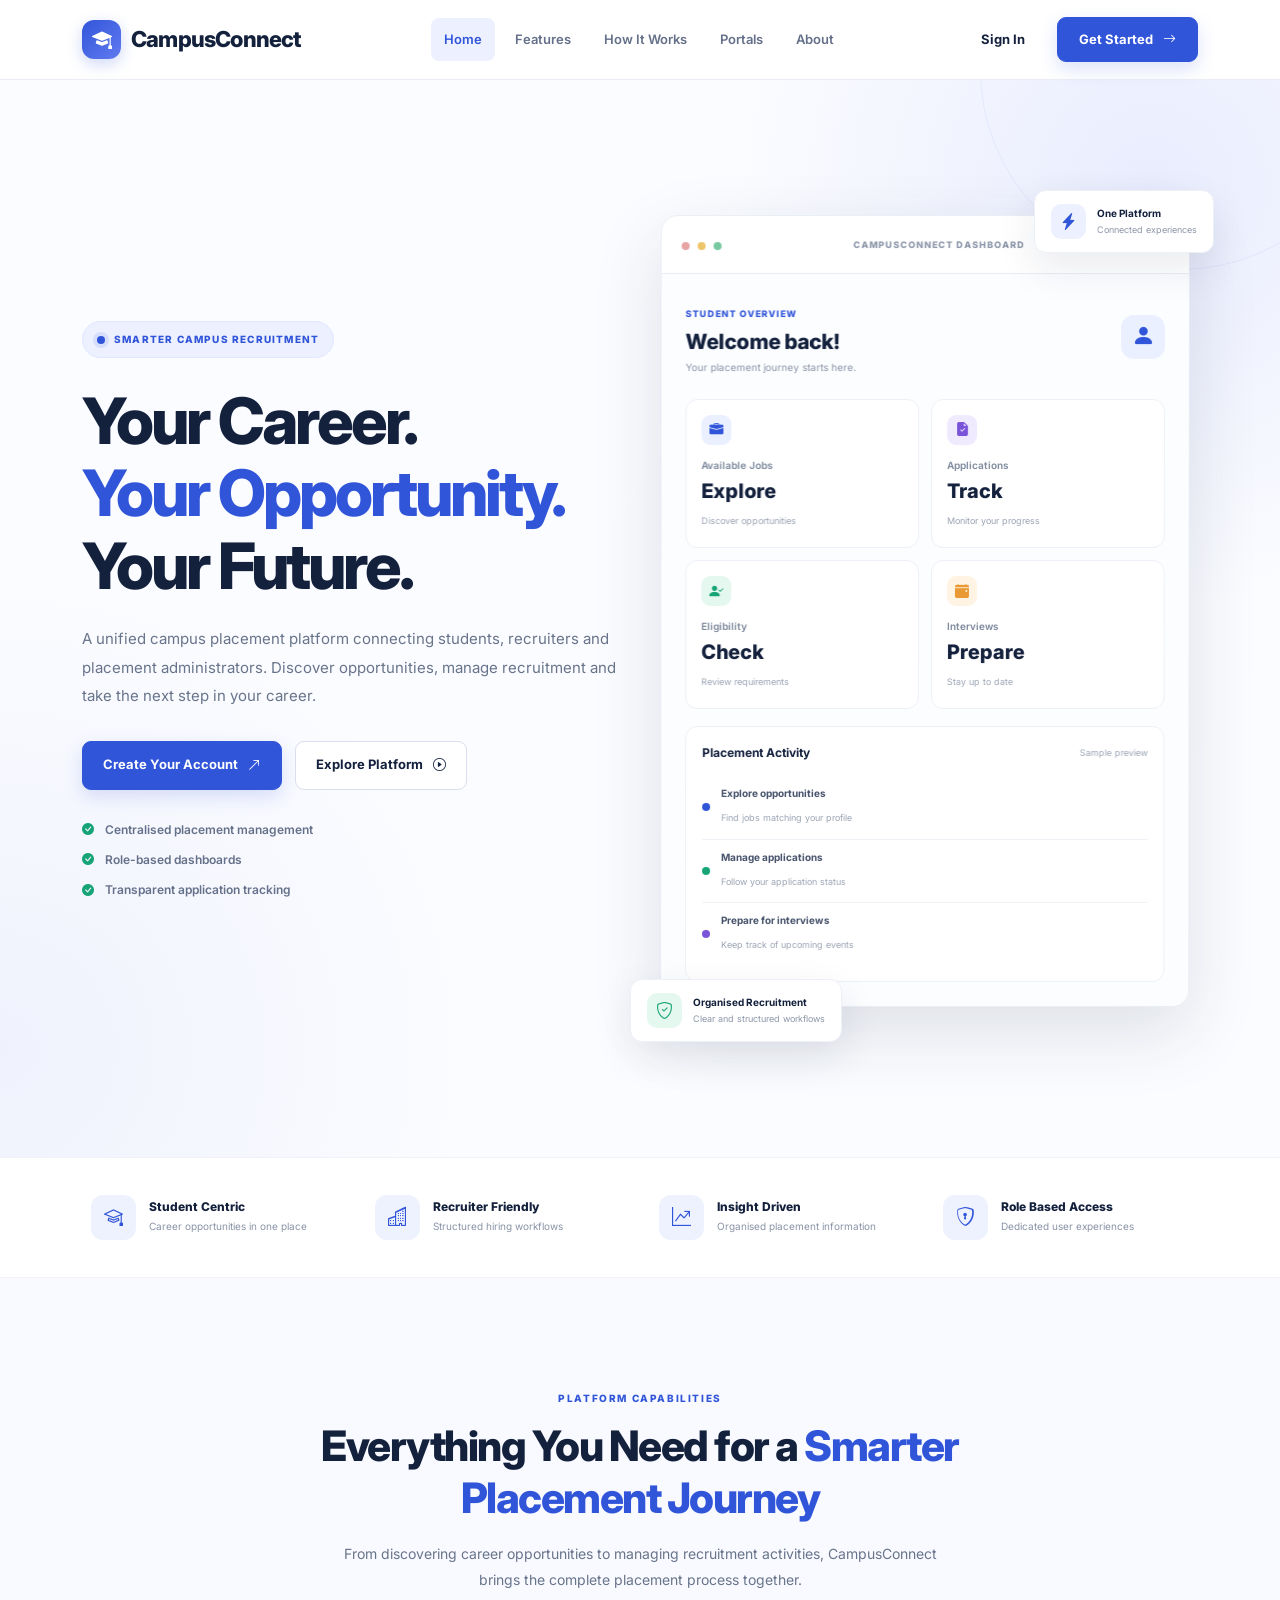
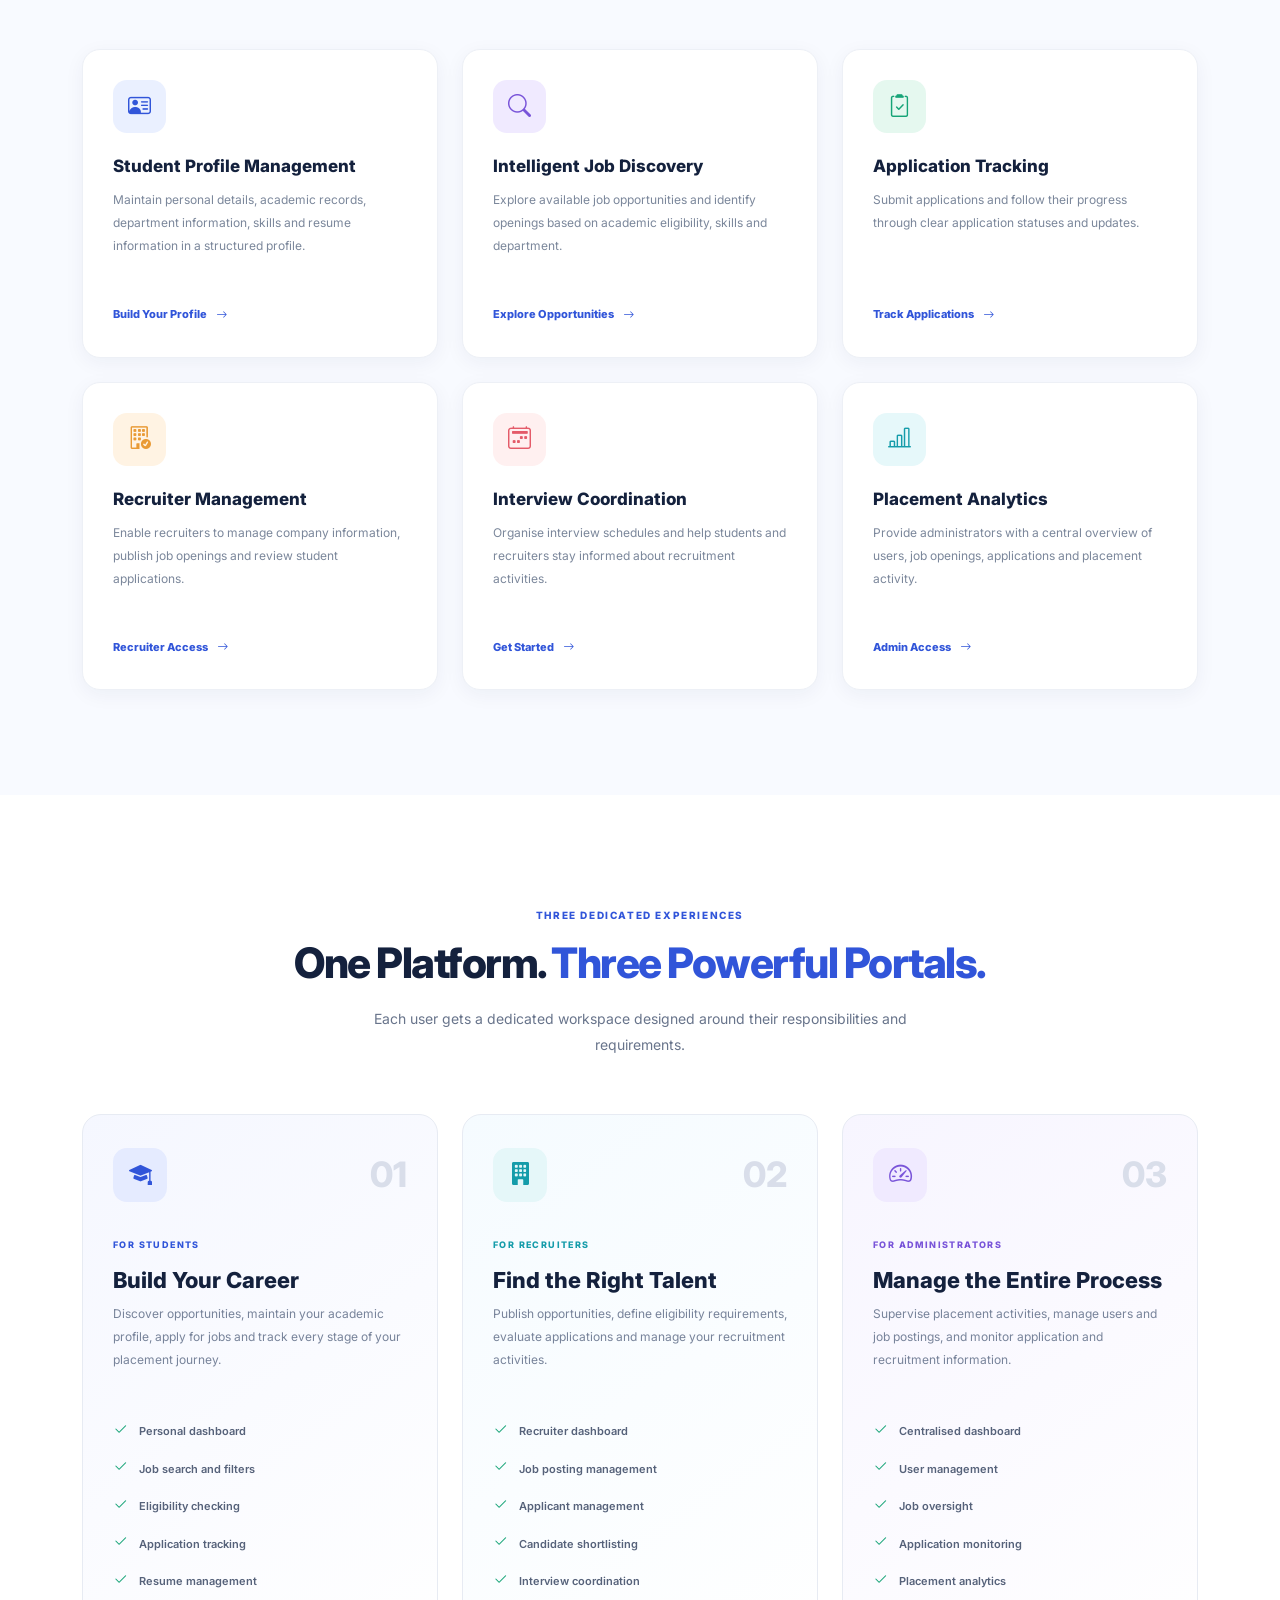
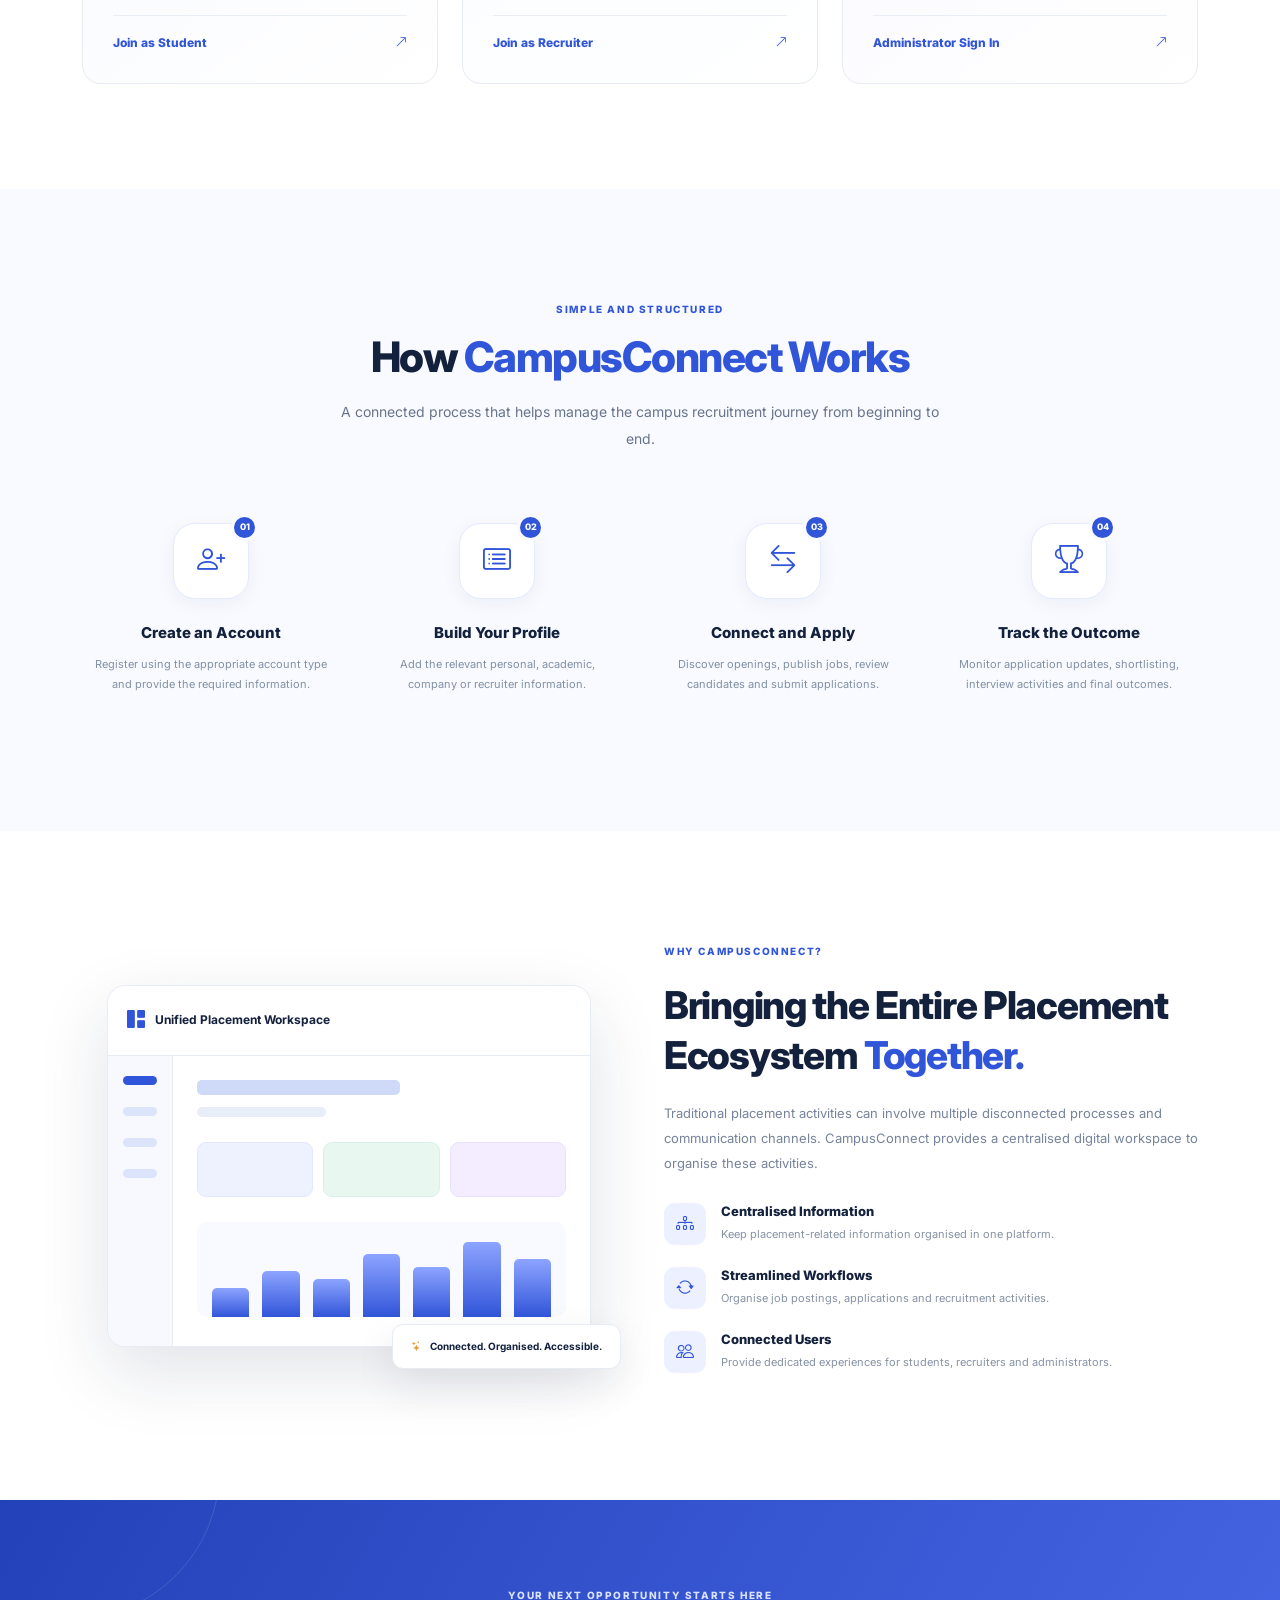
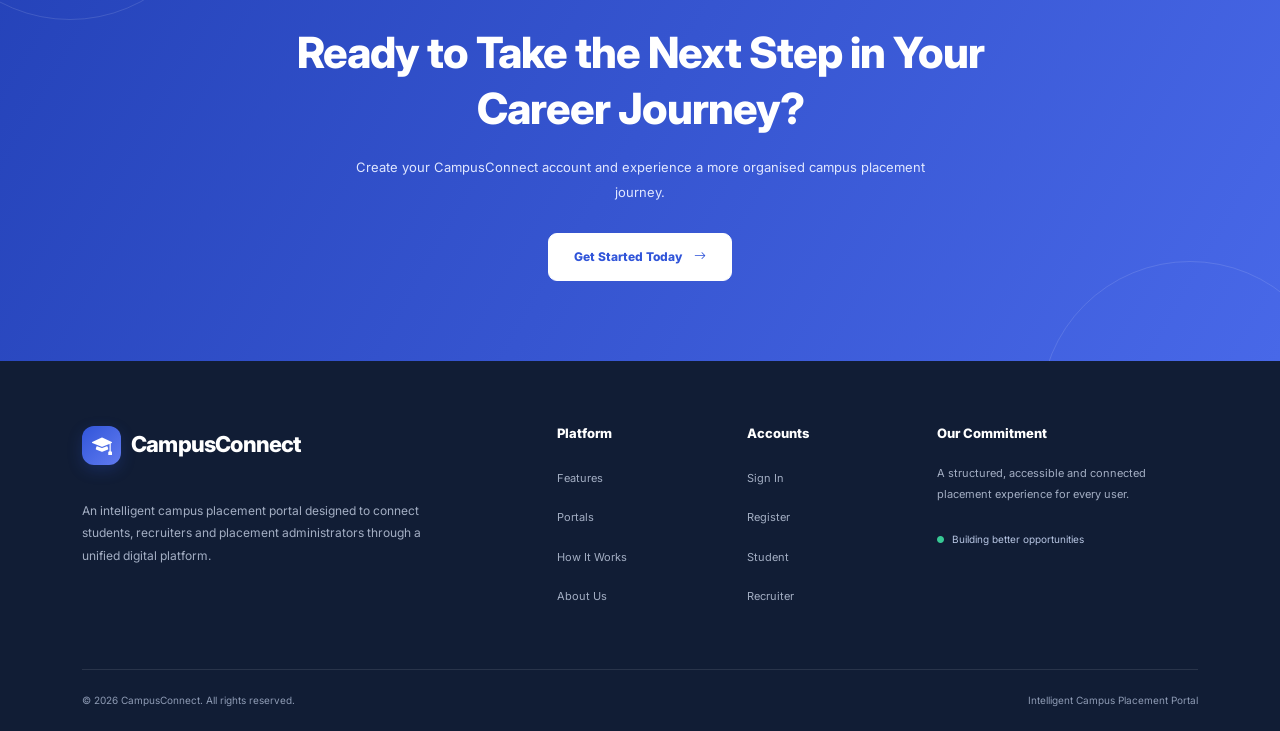
==== frontend/index.html @ f543e976 "Develop CampusConnect placement portal modules" ====
<!DOCTYPE html>
<html lang="en">
<head>
    <meta charset="UTF-8">
    <meta name="viewport" content="width=device-width, initial-scale=1.0">

    <title>CampusConnect | Intelligent Campus Placement Portal</title>

    <meta name="description"
          content="CampusConnect brings students, recruiters and placement administrators together through one intelligent campus placement platform.">

    <link rel="preconnect" href="https://fonts.googleapis.com">
    <link rel="preconnect" href="https://fonts.gstatic.com" crossorigin>

    <link href="https://fonts.googleapis.com/css2?family=Inter:wght@400;500;600;700;800&display=swap"
          rel="stylesheet">

    <link href="https://cdn.jsdelivr.net/npm/bootstrap@5.3.3/dist/css/bootstrap.min.css"
          rel="stylesheet">

    <link href="https://cdn.jsdelivr.net/npm/bootstrap-icons@1.11.3/font/bootstrap-icons.min.css"
          rel="stylesheet">

    <link rel="stylesheet" href="style.css">
</head>

<body>

<!-- ================= NAVIGATION ================= -->

<nav class="navbar navbar-expand-lg main-navbar sticky-top">
    <div class="container">

        <a class="navbar-brand brand-logo" href="index.html">
            <span class="brand-icon">
                <i class="bi bi-mortarboard-fill"></i>
            </span>
            CampusConnect
        </a>

        <button class="navbar-toggler" type="button"
                data-bs-toggle="collapse"
                data-bs-target="#mainNavigation"
                aria-controls="mainNavigation"
                aria-expanded="false"
                aria-label="Toggle navigation">
            <span class="navbar-toggler-icon"></span>
        </button>

        <div class="collapse navbar-collapse" id="mainNavigation">

            <ul class="navbar-nav mx-auto">

                <li class="nav-item">
                    <a class="nav-link active" href="#home">Home</a>
                </li>

                <li class="nav-item">
                    <a class="nav-link" href="#features">Features</a>
                </li>

                <li class="nav-item">
                    <a class="nav-link" href="#how-it-works">How It Works</a>
                </li>

                <li class="nav-item">
                    <a class="nav-link" href="#portals">Portals</a>
                </li>

                <li class="nav-item">
                    <a class="nav-link" href="#about">About</a>
                </li>

            </ul>

            <div class="navbar-actions">
                <a href="login.html" class="btn btn-login">
                    Sign In
                </a>

                <a href="register.html" class="btn btn-primary-custom">
                    Get Started
                    <i class="bi bi-arrow-right"></i>
                </a>
            </div>

        </div>
    </div>
</nav>


<!-- ================= HERO SECTION ================= -->

<section class="hero-section" id="home">

    <div class="container">

        <div class="row align-items-center">

            <div class="col-lg-6 hero-content">

                <div class="hero-label">
                    <span class="hero-label-dot"></span>
                    SMARTER CAMPUS RECRUITMENT
                </div>

                <h1>
                    Your Career.
                    <span>Your Opportunity.</span>
                    Your Future.
                </h1>

                <p class="hero-description">
                    A unified campus placement platform connecting
                    students, recruiters and placement administrators.
                    Discover opportunities, manage recruitment and
                    take the next step in your career.
                </p>

                <div class="hero-buttons">

                    <a href="register.html" class="btn btn-primary-custom hero-button">
                        Create Your Account
                        <i class="bi bi-arrow-up-right"></i>
                    </a>

                    <a href="#how-it-works" class="btn btn-outline-custom hero-button">
                        Explore Platform
                        <i class="bi bi-play-circle"></i>
                    </a>

                </div>

                <div class="hero-benefits">

                    <div>
                        <i class="bi bi-check-circle-fill"></i>
                        Centralised placement management
                    </div>

                    <div>
                        <i class="bi bi-check-circle-fill"></i>
                        Role-based dashboards
                    </div>

                    <div>
                        <i class="bi bi-check-circle-fill"></i>
                        Transparent application tracking
                    </div>

                </div>

            </div>


            <!-- Dashboard Preview -->

            <div class="col-lg-6 hero-visual">

                <div class="dashboard-preview">

                    <div class="preview-header">

                        <div>
                            <span class="preview-window-dot"></span>
                            <span class="preview-window-dot"></span>
                            <span class="preview-window-dot"></span>
                        </div>

                        <span class="preview-title">
                            CAMPUSCONNECT DASHBOARD
                        </span>

                        <i class="bi bi-three-dots"></i>

                    </div>

                    <div class="preview-body">

                        <div class="preview-welcome">
                            <div>
                                <small>STUDENT OVERVIEW</small>
                                <h4>Welcome back!</h4>
                                <p>Your placement journey starts here.</p>
                            </div>

                            <div class="preview-avatar">
                                <i class="bi bi-person-fill"></i>
                            </div>
                        </div>


                        <div class="preview-stat-grid">

                            <div class="preview-stat-card">
                                <span class="stat-icon blue">
                                    <i class="bi bi-briefcase-fill"></i>
                                </span>
                                <small>Available Jobs</small>
                                <h3>Explore</h3>
                                <span class="stat-note">Discover opportunities</span>
                            </div>

                            <div class="preview-stat-card">
                                <span class="stat-icon purple">
                                    <i class="bi bi-file-earmark-check-fill"></i>
                                </span>
                                <small>Applications</small>
                                <h3>Track</h3>
                                <span class="stat-note">Monitor your progress</span>
                            </div>

                            <div class="preview-stat-card">
                                <span class="stat-icon green">
                                    <i class="bi bi-person-check-fill"></i>
                                </span>
                                <small>Eligibility</small>
                                <h3>Check</h3>
                                <span class="stat-note">Review requirements</span>
                            </div>

                            <div class="preview-stat-card">
                                <span class="stat-icon orange">
                                    <i class="bi bi-calendar-event-fill"></i>
                                </span>
                                <small>Interviews</small>
                                <h3>Prepare</h3>
                                <span class="stat-note">Stay up to date</span>
                            </div>

                        </div>


                        <div class="preview-bottom">

                            <div class="preview-activity">
                                <div class="preview-section-heading">
                                    <strong>Placement Activity</strong>
                                    <span>Sample preview</span>
                                </div>

                                <div class="activity-row">
                                    <span class="activity-indicator blue-bg"></span>
                                    <div>
                                        <strong>Explore opportunities</strong>
                                        <small>Find jobs matching your profile</small>
                                    </div>
                                </div>

                                <div class="activity-row">
                                    <span class="activity-indicator green-bg"></span>
                                    <div>
                                        <strong>Manage applications</strong>
                                        <small>Follow your application status</small>
                                    </div>
                                </div>

                                <div class="activity-row">
                                    <span class="activity-indicator purple-bg"></span>
                                    <div>
                                        <strong>Prepare for interviews</strong>
                                        <small>Keep track of upcoming events</small>
                                    </div>
                                </div>

                            </div>

                        </div>

                    </div>
                </div>

                <div class="floating-card floating-card-top">
                    <i class="bi bi-lightning-charge-fill"></i>
                    <div>
                        <strong>One Platform</strong>
                        <small>Connected experiences</small>
                    </div>
                </div>

                <div class="floating-card floating-card-bottom">
                    <i class="bi bi-shield-check"></i>
                    <div>
                        <strong>Organised Recruitment</strong>
                        <small>Clear and structured workflows</small>
                    </div>
                </div>

            </div>

        </div>
    </div>
</section>


<!-- ================= PLATFORM HIGHLIGHTS ================= -->

<section class="highlights-section">

    <div class="container">

        <div class="highlights-grid">

            <div class="highlight-item">
                <div class="highlight-icon">
                    <i class="bi bi-mortarboard"></i>
                </div>
                <div>
                    <h5>Student Centric</h5>
                    <p>Career opportunities in one place</p>
                </div>
            </div>

            <div class="highlight-item">
                <div class="highlight-icon">
                    <i class="bi bi-buildings"></i>
                </div>
                <div>
                    <h5>Recruiter Friendly</h5>
                    <p>Structured hiring workflows</p>
                </div>
            </div>

            <div class="highlight-item">
                <div class="highlight-icon">
                    <i class="bi bi-graph-up-arrow"></i>
                </div>
                <div>
                    <h5>Insight Driven</h5>
                    <p>Organised placement information</p>
                </div>
            </div>

            <div class="highlight-item">
                <div class="highlight-icon">
                    <i class="bi bi-shield-lock"></i>
                </div>
                <div>
                    <h5>Role Based Access</h5>
                    <p>Dedicated user experiences</p>
                </div>
            </div>

        </div>

    </div>

</section>


<!-- ================= FEATURES ================= -->

<section class="features-section section-padding" id="features">

    <div class="container">

        <div class="section-heading text-center">

            <span class="section-eyebrow">PLATFORM CAPABILITIES</span>

            <h2>
                Everything You Need for a
                <span>Smarter Placement Journey</span>
            </h2>

            <p>
                From discovering career opportunities to managing
                recruitment activities, CampusConnect brings the
                complete placement process together.
            </p>

        </div>


        <div class="row g-4">

            <div class="col-md-6 col-lg-4">
                <div class="feature-card">

                    <div class="feature-icon blue">
                        <i class="bi bi-person-vcard"></i>
                    </div>

                    <h4>Student Profile Management</h4>

                    <p>
                        Maintain personal details, academic records,
                        department information, skills and resume
                        information in a structured profile.
                    </p>

                    <a href="register.html">
                        Build Your Profile
                        <i class="bi bi-arrow-right"></i>
                    </a>

                </div>
            </div>


            <div class="col-md-6 col-lg-4">
                <div class="feature-card">

                    <div class="feature-icon purple">
                        <i class="bi bi-search"></i>
                    </div>

                    <h4>Intelligent Job Discovery</h4>

                    <p>
                        Explore available job opportunities and
                        identify openings based on academic
                        eligibility, skills and department.
                    </p>

                    <a href="register.html">
                        Explore Opportunities
                        <i class="bi bi-arrow-right"></i>
                    </a>

                </div>
            </div>


            <div class="col-md-6 col-lg-4">
                <div class="feature-card">

                    <div class="feature-icon green">
                        <i class="bi bi-clipboard2-check"></i>
                    </div>

                    <h4>Application Tracking</h4>

                    <p>
                        Submit applications and follow their
                        progress through clear application
                        statuses and updates.
                    </p>

                    <a href="register.html">
                        Track Applications
                        <i class="bi bi-arrow-right"></i>
                    </a>

                </div>
            </div>


            <div class="col-md-6 col-lg-4">
                <div class="feature-card">

                    <div class="feature-icon orange">
                        <i class="bi bi-building-check"></i>
                    </div>

                    <h4>Recruiter Management</h4>

                    <p>
                        Enable recruiters to manage company
                        information, publish job openings and
                        review student applications.
                    </p>

                    <a href="register.html">
                        Recruiter Access
                        <i class="bi bi-arrow-right"></i>
                    </a>

                </div>
            </div>


            <div class="col-md-6 col-lg-4">
                <div class="feature-card">

                    <div class="feature-icon red">
                        <i class="bi bi-calendar2-week"></i>
                    </div>

                    <h4>Interview Coordination</h4>

                    <p>
                        Organise interview schedules and help
                        students and recruiters stay informed
                        about recruitment activities.
                    </p>

                    <a href="register.html">
                        Get Started
                        <i class="bi bi-arrow-right"></i>
                    </a>

                </div>
            </div>


            <div class="col-md-6 col-lg-4">
                <div class="feature-card">

                    <div class="feature-icon teal">
                        <i class="bi bi-bar-chart-line"></i>
                    </div>

                    <h4>Placement Analytics</h4>

                    <p>
                        Provide administrators with a central
                        overview of users, job openings,
                        applications and placement activity.
                    </p>

                    <a href="login.html">
                        Admin Access
                        <i class="bi bi-arrow-right"></i>
                    </a>

                </div>
            </div>

        </div>

    </div>

</section>


<!-- ================= ROLE BASED PORTALS ================= -->

<section class="portals-section section-padding" id="portals">

    <div class="container">

        <div class="section-heading text-center">

            <span class="section-eyebrow">THREE DEDICATED EXPERIENCES</span>

            <h2>
                One Platform.
                <span>Three Powerful Portals.</span>
            </h2>

            <p>
                Each user gets a dedicated workspace designed
                around their responsibilities and requirements.
            </p>

        </div>


        <div class="row g-4">

            <div class="col-lg-4">
                <div class="portal-card student-portal">

                    <div class="portal-card-top">
                        <div class="portal-icon">
                            <i class="bi bi-mortarboard-fill"></i>
                        </div>
                        <span class="portal-number">01</span>
                    </div>

                    <span class="portal-label">FOR STUDENTS</span>

                    <h3>Build Your Career</h3>

                    <p>
                        Discover opportunities, maintain your
                        academic profile, apply for jobs and
                        track every stage of your placement journey.
                    </p>

                    <ul>
                        <li><i class="bi bi-check2"></i> Personal dashboard</li>
                        <li><i class="bi bi-check2"></i> Job search and filters</li>
                        <li><i class="bi bi-check2"></i> Eligibility checking</li>
                        <li><i class="bi bi-check2"></i> Application tracking</li>
                        <li><i class="bi bi-check2"></i> Resume management</li>
                    </ul>

                    <a href="register.html" class="portal-link">
                        Join as Student
                        <i class="bi bi-arrow-up-right"></i>
                    </a>

                </div>
            </div>


            <div class="col-lg-4">
                <div class="portal-card recruiter-portal">

                    <div class="portal-card-top">
                        <div class="portal-icon">
                            <i class="bi bi-building-fill"></i>
                        </div>
                        <span class="portal-number">02</span>
                    </div>

                    <span class="portal-label">FOR RECRUITERS</span>

                    <h3>Find the Right Talent</h3>

                    <p>
                        Publish opportunities, define eligibility
                        requirements, evaluate applications and
                        manage your recruitment activities.
                    </p>

                    <ul>
                        <li><i class="bi bi-check2"></i> Recruiter dashboard</li>
                        <li><i class="bi bi-check2"></i> Job posting management</li>
                        <li><i class="bi bi-check2"></i> Applicant management</li>
                        <li><i class="bi bi-check2"></i> Candidate shortlisting</li>
                        <li><i class="bi bi-check2"></i> Interview coordination</li>
                    </ul>

                    <a href="register.html" class="portal-link">
                        Join as Recruiter
                        <i class="bi bi-arrow-up-right"></i>
                    </a>

                </div>
            </div>


            <div class="col-lg-4">
                <div class="portal-card admin-portal">

                    <div class="portal-card-top">
                        <div class="portal-icon">
                            <i class="bi bi-speedometer2"></i>
                        </div>
                        <span class="portal-number">03</span>
                    </div>

                    <span class="portal-label">FOR ADMINISTRATORS</span>

                    <h3>Manage the Entire Process</h3>

                    <p>
                        Supervise placement activities, manage
                        users and job postings, and monitor
                        application and recruitment information.
                    </p>

                    <ul>
                        <li><i class="bi bi-check2"></i> Centralised dashboard</li>
                        <li><i class="bi bi-check2"></i> User management</li>
                        <li><i class="bi bi-check2"></i> Job oversight</li>
                        <li><i class="bi bi-check2"></i> Application monitoring</li>
                        <li><i class="bi bi-check2"></i> Placement analytics</li>
                    </ul>

                    <a href="login.html" class="portal-link">
                        Administrator Sign In
                        <i class="bi bi-arrow-up-right"></i>
                    </a>

                </div>
            </div>

        </div>

    </div>

</section>


<!-- ================= HOW IT WORKS ================= -->

<section class="workflow-section section-padding" id="how-it-works">

    <div class="container">

        <div class="section-heading text-center">

            <span class="section-eyebrow">SIMPLE AND STRUCTURED</span>

            <h2>
                How <span>CampusConnect Works</span>
            </h2>

            <p>
                A connected process that helps manage the
                campus recruitment journey from beginning to end.
            </p>

        </div>


        <div class="workflow-grid">

            <div class="workflow-step">

                <div class="workflow-icon">
                    <i class="bi bi-person-plus"></i>
                    <span>01</span>
                </div>

                <h4>Create an Account</h4>

                <p>
                    Register using the appropriate account type
                    and provide the required information.
                </p>

            </div>


            <div class="workflow-step">

                <div class="workflow-icon">
                    <i class="bi bi-card-list"></i>
                    <span>02</span>
                </div>

                <h4>Build Your Profile</h4>

                <p>
                    Add the relevant personal, academic,
                    company or recruiter information.
                </p>

            </div>


            <div class="workflow-step">

                <div class="workflow-icon">
                    <i class="bi bi-arrow-left-right"></i>
                    <span>03</span>
                </div>

                <h4>Connect and Apply</h4>

                <p>
                    Discover openings, publish jobs,
                    review candidates and submit applications.
                </p>

            </div>


            <div class="workflow-step">

                <div class="workflow-icon">
                    <i class="bi bi-trophy"></i>
                    <span>04</span>
                </div>

                <h4>Track the Outcome</h4>

                <p>
                    Monitor application updates, shortlisting,
                    interview activities and final outcomes.
                </p>

            </div>

        </div>

    </div>

</section>


<!-- ================= WHY CAMPUSCONNECT ================= -->

<section class="about-section section-padding" id="about">

    <div class="container">

        <div class="row align-items-center g-5">

            <div class="col-lg-6">

                <div class="about-visual">

                    <div class="about-main-card">

                        <div class="about-card-header">
                            <i class="bi bi-grid-1x2-fill"></i>
                            <strong>Unified Placement Workspace</strong>
                        </div>

                        <div class="about-workspace">

                            <div class="workspace-sidebar">
                                <span></span>
                                <span></span>
                                <span></span>
                                <span></span>
                            </div>

                            <div class="workspace-content">

                                <div class="workspace-line large"></div>
                                <div class="workspace-line small"></div>

                                <div class="workspace-boxes">
                                    <span></span>
                                    <span></span>
                                    <span></span>
                                </div>

                                <div class="workspace-chart">
                                    <div style="height: 35%"></div>
                                    <div style="height: 55%"></div>
                                    <div style="height: 45%"></div>
                                    <div style="height: 75%"></div>
                                    <div style="height: 60%"></div>
                                    <div style="height: 90%"></div>
                                    <div style="height: 70%"></div>
                                </div>

                            </div>

                        </div>

                    </div>

                    <div class="about-decoration">
                        <i class="bi bi-stars"></i>
                        Connected. Organised. Accessible.
                    </div>

                </div>

            </div>


            <div class="col-lg-6">

                <span class="section-eyebrow">WHY CAMPUSCONNECT?</span>

                <h2 class="about-heading">
                    Bringing the Entire
                    Placement Ecosystem
                    <span>Together.</span>
                </h2>

                <p class="about-description">
                    Traditional placement activities can involve
                    multiple disconnected processes and communication
                    channels. CampusConnect provides a centralised
                    digital workspace to organise these activities.
                </p>


                <div class="about-point">

                    <div class="about-point-icon">
                        <i class="bi bi-diagram-3"></i>
                    </div>

                    <div>
                        <h5>Centralised Information</h5>
                        <p>
                            Keep placement-related information
                            organised in one platform.
                        </p>
                    </div>

                </div>


                <div class="about-point">

                    <div class="about-point-icon">
                        <i class="bi bi-arrow-repeat"></i>
                    </div>

                    <div>
                        <h5>Streamlined Workflows</h5>
                        <p>
                            Organise job postings, applications
                            and recruitment activities.
                        </p>
                    </div>

                </div>


                <div class="about-point">

                    <div class="about-point-icon">
                        <i class="bi bi-people"></i>
                    </div>

                    <div>
                        <h5>Connected Users</h5>
                        <p>
                            Provide dedicated experiences for
                            students, recruiters and administrators.
                        </p>
                    </div>

                </div>

            </div>

        </div>

    </div>

</section>


<!-- ================= CALL TO ACTION ================= -->

<section class="cta-section">

    <div class="container">

        <div class="cta-content">

            <span class="cta-eyebrow">
                YOUR NEXT OPPORTUNITY STARTS HERE
            </span>

            <h2>
                Ready to Take the Next Step
                in Your Career Journey?
            </h2>

            <p>
                Create your CampusConnect account and experience
                a more organised campus placement journey.
            </p>

            <a href="register.html" class="btn cta-button">
                Get Started Today
                <i class="bi bi-arrow-right"></i>
            </a>

        </div>

    </div>

</section>


<!-- ================= FOOTER ================= -->

<footer class="main-footer">

    <div class="container">

        <div class="row g-4 footer-main">

            <div class="col-lg-5">

                <a class="navbar-brand brand-logo footer-brand"
                   href="index.html">

                    <span class="brand-icon">
                        <i class="bi bi-mortarboard-fill"></i>
                    </span>

                    CampusConnect

                </a>

                <p class="footer-description">
                    An intelligent campus placement portal
                    designed to connect students, recruiters
                    and placement administrators through
                    a unified digital platform.
                </p>

            </div>


            <div class="col-6 col-lg-2">

                <h5>Platform</h5>

                <ul>
                    <li><a href="#features">Features</a></li>
                    <li><a href="#portals">Portals</a></li>
                    <li><a href="#how-it-works">How It Works</a></li>
                    <li><a href="#about">About Us</a></li>
                </ul>

            </div>


            <div class="col-6 col-lg-2">

                <h5>Accounts</h5>

                <ul>
                    <li><a href="login.html">Sign In</a></li>
                    <li><a href="register.html">Register</a></li>
                    <li><a href="register.html">Student</a></li>
                    <li><a href="register.html">Recruiter</a></li>
                </ul>

            </div>


            <div class="col-lg-3">

                <h5>Our Commitment</h5>

                <p class="footer-commitment">
                    A structured, accessible and connected
                    placement experience for every user.
                </p>

                <span class="footer-status">
                    <i class="bi bi-circle-fill"></i>
                    Building better opportunities
                </span>

            </div>

        </div>


        <div class="footer-bottom">

            <p>
                © 2026 CampusConnect. All rights reserved.
            </p>

            <p>
                Intelligent Campus Placement Portal
            </p>

        </div>

    </div>

</footer>


<!-- ================= SCRIPTS ================= -->

<script src="https://cdn.jsdelivr.net/npm/bootstrap@5.3.3/dist/js/bootstrap.bundle.min.js"></script>

<script src="script.js"></script>

</body>
</html>
---- frontend/style.css ----
/* =====================================================
   CAMPUSCONNECT - PROFESSIONAL PLACEMENT PORTAL
   Main Stylesheet
===================================================== */


/* ================= GLOBAL SETTINGS ================= */

:root {
    --primary: #3155d9;
    --primary-dark: #2442b8;
    --primary-light: #edf1ff;

    --secondary: #68748b;

    --dark: #14213d;
    --dark-soft: #24334f;

    --white: #ffffff;
    --background: #f7f9fd;

    --border: #e7ebf3;

    --success: #16a477;
    --purple: #7954d9;
    --orange: #e99a35;
    --red: #e45b69;
    --teal: #159caa;

    --shadow-small: 0 5px 20px rgba(22, 35, 70, 0.05);
    --shadow-medium: 0 15px 40px rgba(22, 35, 70, 0.09);
    --shadow-large: 0 25px 70px rgba(22, 35, 70, 0.13);

    --radius-small: 10px;
    --radius-medium: 18px;
    --radius-large: 26px;

    --transition: all 0.3s ease;
}


* {
    margin: 0;
    padding: 0;
    box-sizing: border-box;
}


html {
    scroll-behavior: smooth;
    scroll-padding-top: 90px;
}


body {
    font-family: 'Inter', sans-serif;
    color: var(--dark);
    background: var(--white);
    line-height: 1.7;
    overflow-x: hidden;
}


a {
    text-decoration: none;
}


button,
input,
textarea,
select {
    font-family: inherit;
}


img {
    max-width: 100%;
}


::selection {
    background: var(--primary);
    color: var(--white);
}


.section-padding {
    padding: 105px 0;
}


/* ================= NAVIGATION ================= */

.main-navbar {
    background: rgba(255, 255, 255, 0.96);
    backdrop-filter: blur(15px);
    border-bottom: 1px solid rgba(231, 235, 243, 0.85);
    padding: 15px 0;
    z-index: 1000;
}


.brand-logo {
    display: inline-flex;
    align-items: center;
    gap: 10px;
    color: var(--dark) !important;
    font-size: 22px;
    font-weight: 800;
    letter-spacing: -0.8px;
}


.brand-icon {
    width: 39px;
    height: 39px;
    display: inline-flex;
    align-items: center;
    justify-content: center;
    border-radius: 12px;
    background: linear-gradient(135deg, #3155d9, #617bf0);
    color: var(--white);
    font-size: 20px;
    box-shadow: 0 5px 15px rgba(49, 85, 217, 0.23);
}


.navbar-nav {
    gap: 7px;
}


.navbar-nav .nav-link {
    color: #647089;
    font-size: 13px;
    font-weight: 600;
    padding: 10px 13px !important;
    border-radius: 8px;
    transition: var(--transition);
}


.navbar-nav .nav-link:hover,
.navbar-nav .nav-link.active {
    color: var(--primary);
    background: var(--primary-light);
}


.navbar-actions {
    display: flex;
    align-items: center;
    gap: 12px;
}


.btn-login {
    color: var(--dark);
    font-size: 13px;
    font-weight: 700;
    padding: 11px 19px;
    border-radius: 9px;
    transition: var(--transition);
}


.btn-login:hover {
    background: #f1f4fb;
    color: var(--primary);
}


.btn-primary-custom {
    display: inline-flex;
    justify-content: center;
    align-items: center;
    gap: 10px;
    color: var(--white);
    background: var(--primary);
    border: 1px solid var(--primary);
    padding: 12px 21px;
    border-radius: 9px;
    font-size: 13px;
    font-weight: 700;
    transition: var(--transition);
    box-shadow: 0 7px 18px rgba(49, 85, 217, 0.17);
}


.btn-primary-custom:hover {
    background: var(--primary-dark);
    border-color: var(--primary-dark);
    color: var(--white);
    transform: translateY(-2px);
    box-shadow: 0 11px 24px rgba(49, 85, 217, 0.24);
}


.btn-primary-custom:focus-visible,
.btn-login:focus-visible,
.nav-link:focus-visible {
    outline: 3px solid rgba(49, 85, 217, 0.3);
    outline-offset: 3px;
}


.navbar-toggler {
    border: 1px solid var(--border);
    padding: 8px 11px;
    border-radius: 9px;
}


.navbar-toggler:focus {
    box-shadow: 0 0 0 3px rgba(49, 85, 217, 0.15);
}


/* ================= HERO SECTION ================= */

.hero-section {
    position: relative;
    padding: 100px 0 115px;
    background:
        radial-gradient(circle at 90% 10%, rgba(98, 124, 243, 0.12), transparent 28%),
        radial-gradient(circle at 0% 90%, rgba(49, 85, 217, 0.06), transparent 30%),
        #fbfcff;
    overflow: hidden;
}


.hero-section::before {
    content: "";
    position: absolute;
    width: 400px;
    height: 400px;
    border: 1px solid rgba(49, 85, 217, 0.07);
    border-radius: 50%;
    top: -210px;
    right: -100px;
}


.hero-content {
    position: relative;
    z-index: 2;
}


.hero-label {
    display: inline-flex;
    align-items: center;
    gap: 9px;
    color: var(--primary);
    background: #edf1ff;
    border: 1px solid #dfe6ff;
    padding: 9px 14px;
    border-radius: 50px;
    font-size: 10px;
    font-weight: 800;
    letter-spacing: 1.2px;
    margin-bottom: 27px;
}


.hero-label-dot {
    width: 8px;
    height: 8px;
    background: var(--primary);
    border-radius: 50%;
    box-shadow: 0 0 0 4px rgba(49, 85, 217, 0.12);
}


.hero-content h1 {
    color: var(--dark);
    font-size: clamp(40px, 5vw, 64px);
    font-weight: 800;
    line-height: 1.13;
    letter-spacing: -3px;
    margin-bottom: 23px;
}


.hero-content h1 span {
    display: block;
    color: var(--primary);
}


.hero-description {
    max-width: 540px;
    color: var(--secondary);
    font-size: 15px;
    line-height: 1.9;
    margin-bottom: 30px;
}


.hero-buttons {
    display: flex;
    flex-wrap: wrap;
    gap: 13px;
    margin-bottom: 30px;
}


.hero-button {
    min-height: 49px;
    padding: 13px 20px;
}


.btn-outline-custom {
    display: inline-flex;
    align-items: center;
    justify-content: center;
    gap: 10px;
    border: 1px solid #d9dfec;
    background: var(--white);
    color: var(--dark);
    border-radius: 9px;
    padding: 12px 20px;
    font-size: 13px;
    font-weight: 700;
    transition: var(--transition);
}


.btn-outline-custom:hover {
    border-color: var(--primary);
    color: var(--primary);
    background: var(--white);
    transform: translateY(-2px);
}


.hero-benefits {
    display: flex;
    flex-direction: column;
    gap: 10px;
}


.hero-benefits div {
    color: #65718a;
    font-size: 12px;
    font-weight: 600;
}


.hero-benefits i {
    color: var(--success);
    margin-right: 8px;
}


/* ================= DASHBOARD PREVIEW ================= */

.hero-visual {
    position: relative;
    padding: 35px 20px;
}


.dashboard-preview {
    position: relative;
    z-index: 2;
    background: var(--white);
    border: 1px solid #e9edf5;
    border-radius: 17px;
    overflow: hidden;
    box-shadow: var(--shadow-large);
    transform: rotateY(-3deg) rotateX(1deg);
}


.preview-header {
    display: flex;
    justify-content: space-between;
    align-items: center;
    padding: 15px 20px;
    border-bottom: 1px solid var(--border);
}


.preview-window-dot {
    display: inline-block;
    width: 8px;
    height: 8px;
    border-radius: 50%;
    background: #e7a4a4;
    margin-right: 4px;
}


.preview-window-dot:nth-child(2) {
    background: #edc56b;
}


.preview-window-dot:nth-child(3) {
    background: #77c9a1;
}


.preview-title {
    font-size: 9px;
    font-weight: 800;
    letter-spacing: 1px;
    color: #8b95a8;
}


.preview-header > i {
    color: #8b95a8;
}


.preview-body {
    padding: 24px;
    background: #fcfdff;
}


.preview-welcome {
    display: flex;
    align-items: center;
    justify-content: space-between;
    margin-bottom: 23px;
}


.preview-welcome small {
    color: var(--primary);
    font-size: 9px;
    font-weight: 800;
    letter-spacing: 1px;
}


.preview-welcome h4 {
    color: var(--dark);
    font-size: 21px;
    font-weight: 800;
    margin: 4px 0;
}


.preview-welcome p {
    color: #8993a6;
    font-size: 10px;
    margin: 0;
}


.preview-avatar {
    width: 44px;
    height: 44px;
    display: flex;
    align-items: center;
    justify-content: center;
    color: var(--primary);
    background: #eaf0ff;
    border-radius: 13px;
    font-size: 23px;
}


.preview-stat-grid {
    display: grid;
    grid-template-columns: repeat(2, 1fr);
    gap: 12px;
}


.preview-stat-card {
    background: var(--white);
    padding: 15px;
    border: 1px solid #edf0f6;
    border-radius: 12px;
    transition: var(--transition);
}


.preview-stat-card:hover {
    transform: translateY(-3px);
    box-shadow: var(--shadow-small);
}


.stat-icon {
    width: 30px;
    height: 30px;
    display: flex;
    align-items: center;
    justify-content: center;
    border-radius: 9px;
    font-size: 14px;
    margin-bottom: 12px;
}


.stat-icon.blue,
.feature-icon.blue {
    background: #eaf0ff;
    color: #3155d9;
}


.stat-icon.purple,
.feature-icon.purple {
    background: #f0eaff;
    color: #7954d9;
}


.stat-icon.green,
.feature-icon.green {
    background: #e5f8ef;
    color: #16a477;
}


.stat-icon.orange,
.feature-icon.orange {
    background: #fff3e3;
    color: #e99a35;
}


.feature-icon.red {
    background: #fff0f0;
    color: #e45b69;
}


.feature-icon.teal {
    background: #e6f8fa;
    color: #159caa;
}


.preview-stat-card small {
    display: block;
    color: #7b879b;
    font-size: 10px;
    font-weight: 600;
}


.preview-stat-card h3 {
    color: var(--dark);
    font-size: 20px;
    font-weight: 800;
    margin: 5px 0 2px;
}


.stat-note {
    color: #9ba4b4;
    font-size: 9px;
}


.preview-bottom {
    margin-top: 17px;
}


.preview-activity {
    background: var(--white);
    border: 1px solid #edf0f6;
    border-radius: 12px;
    padding: 16px;
}


.preview-section-heading {
    display: flex;
    justify-content: space-between;
    align-items: center;
    margin-bottom: 13px;
}


.preview-section-heading strong {
    font-size: 12px;
}


.preview-section-heading span {
    color: #9ba4b4;
    font-size: 9px;
}


.activity-row {
    display: flex;
    align-items: center;
    gap: 11px;
    padding: 9px 0;
    border-bottom: 1px solid #f0f2f7;
}


.activity-row:last-child {
    border-bottom: none;
}


.activity-indicator {
    width: 8px;
    height: 8px;
    border-radius: 50%;
    flex-shrink: 0;
}


.blue-bg {
    background: var(--primary);
}


.green-bg {
    background: var(--success);
}


.purple-bg {
    background: var(--purple);
}


.activity-row strong {
    display: block;
    color: #45516a;
    font-size: 10px;
}


.activity-row small {
    color: #9ba4b4;
    font-size: 9px;
}


.floating-card {
    position: absolute;
    z-index: 3;
    display: flex;
    align-items: center;
    gap: 11px;
    background: var(--white);
    padding: 13px 16px;
    border: 1px solid #edf0f6;
    border-radius: 12px;
    box-shadow: var(--shadow-medium);
    animation: floating 4s ease-in-out infinite;
}


.floating-card > i {
    width: 35px;
    height: 35px;
    display: flex;
    align-items: center;
    justify-content: center;
    color: var(--primary);
    background: #edf1ff;
    border-radius: 10px;
    font-size: 17px;
}


.floating-card strong {
    display: block;
    color: var(--dark);
    font-size: 10px;
}


.floating-card small {
    display: block;
    color: #8d97a9;
    font-size: 9px;
}


.floating-card-top {
    top: 10px;
    right: -4px;
}


.floating-card-bottom {
    bottom: 0;
    left: -10px;
    animation-delay: 1s;
}


.floating-card-bottom > i {
    color: var(--success);
    background: #e5f8ef;
}


@keyframes floating {
    0%, 100% {
        transform: translateY(0);
    }

    50% {
        transform: translateY(-8px);
    }
}


/* ================= HIGHLIGHTS ================= */

.highlights-section {
    padding: 28px 0;
    background: var(--white);
    border-top: 1px solid #f0f2f7;
    border-bottom: 1px solid #f0f2f7;
}


.highlights-grid {
    display: grid;
    grid-template-columns: repeat(4, 1fr);
    gap: 20px;
}


.highlight-item {
    display: flex;
    align-items: center;
    gap: 13px;
    padding: 9px;
}


.highlight-icon {
    width: 45px;
    height: 45px;
    flex-shrink: 0;
    display: flex;
    align-items: center;
    justify-content: center;
    color: var(--primary);
    background: #eef2ff;
    border-radius: 12px;
    font-size: 19px;
}


.highlight-item h5 {
    color: var(--dark);
    font-size: 12px;
    font-weight: 800;
    margin-bottom: 3px;
}


.highlight-item p {
    color: #8993a6;
    font-size: 10px;
    margin: 0;
}


/* ================= SECTION HEADINGS ================= */

.section-heading {
    max-width: 720px;
    margin: 0 auto 55px;
}


.section-eyebrow {
    display: inline-block;
    color: var(--primary);
    font-size: 10px;
    font-weight: 800;
    letter-spacing: 1.6px;
    margin-bottom: 13px;
}


.section-heading h2 {
    color: var(--dark);
    font-size: clamp(29px, 3.5vw, 42px);
    font-weight: 800;
    line-height: 1.25;
    letter-spacing: -1.5px;
    margin-bottom: 16px;
}


.section-heading h2 span {
    color: var(--primary);
}


.section-heading p {
    max-width: 620px;
    margin: auto;
    color: var(--secondary);
    font-size: 14px;
    line-height: 1.9;
}


/* ================= FEATURES ================= */

.features-section {
    background: #f8faff;
}


.feature-card {
    height: 100%;
    padding: 30px;
    background: var(--white);
    border: 1px solid #edf0f6;
    border-radius: var(--radius-medium);
    box-shadow: var(--shadow-small);
    transition: var(--transition);
}


.feature-card:hover {
    transform: translateY(-7px);
    border-color: #d8e1ff;
    box-shadow: var(--shadow-medium);
}


.feature-icon {
    width: 53px;
    height: 53px;
    display: flex;
    align-items: center;
    justify-content: center;
    border-radius: 14px;
    font-size: 23px;
    margin-bottom: 23px;
}


.feature-card h4 {
    color: var(--dark);
    font-size: 17px;
    font-weight: 800;
    margin-bottom: 13px;
}


.feature-card p {
    color: #7b879b;
    font-size: 12px;
    line-height: 1.9;
    min-height: 91px;
    margin-bottom: 19px;
}


.feature-card a {
    display: inline-flex;
    align-items: center;
    gap: 9px;
    color: var(--primary);
    font-size: 11px;
    font-weight: 800;
    transition: var(--transition);
}


.feature-card a:hover {
    gap: 14px;
}


/* ================= PORTAL SECTION ================= */

.portals-section {
    background: var(--white);
}


.portal-card {
    position: relative;
    height: 100%;
    padding: 30px;
    border: 1px solid var(--border);
    border-radius: 19px;
    overflow: hidden;
    transition: var(--transition);
}


.portal-card:hover {
    transform: translateY(-7px);
    box-shadow: var(--shadow-medium);
}


.student-portal {
    background: linear-gradient(145deg, #f5f7ff, #ffffff);
}


.recruiter-portal {
    background: linear-gradient(145deg, #f5fbff, #ffffff);
}


.admin-portal {
    background: linear-gradient(145deg, #f7f5ff, #ffffff);
}


.portal-card-top {
    display: flex;
    align-items: center;
    justify-content: space-between;
    margin-bottom: 25px;
}


.portal-icon {
    width: 54px;
    height: 54px;
    display: flex;
    align-items: center;
    justify-content: center;
    color: var(--primary);
    background: #e5ebff;
    border-radius: 14px;
    font-size: 23px;
}


.recruiter-portal .portal-icon {
    color: var(--teal);
    background: #e5f7f9;
}


.admin-portal .portal-icon {
    color: var(--purple);
    background: #f0eaff;
}


.portal-number {
    color: #d9deea;
    font-size: 35px;
    font-weight: 800;
}


.portal-label {
    color: var(--primary);
    font-size: 9px;
    font-weight: 800;
    letter-spacing: 1.4px;
}


.recruiter-portal .portal-label {
    color: var(--teal);
}


.admin-portal .portal-label {
    color: var(--purple);
}


.portal-card h3 {
    color: var(--dark);
    font-size: 22px;
    font-weight: 800;
    margin: 10px 0;
}


.portal-card > p {
    min-height: 92px;
    color: #77839a;
    font-size: 12px;
    line-height: 1.9;
}


.portal-card ul {
    list-style: none;
    padding: 0;
    margin: 22px 0;
}


.portal-card ul li {
    color: #56627a;
    font-size: 11px;
    font-weight: 600;
    margin-bottom: 12px;
}


.portal-card ul li i {
    color: var(--success);
    font-size: 15px;
    margin-right: 8px;
}


.portal-link {
    display: flex;
    justify-content: space-between;
    align-items: center;
    padding-top: 17px;
    border-top: 1px solid #e9edf4;
    color: var(--primary);
    font-size: 12px;
    font-weight: 800;
    transition: var(--transition);
}


.portal-link:hover {
    color: var(--primary-dark);
    gap: 10px;
}


/* ================= WORKFLOW ================= */

.workflow-section {
    background: #f8faff;
}


.workflow-grid {
    display: grid;
    grid-template-columns: repeat(4, 1fr);
    gap: 28px;
}


.workflow-step {
    position: relative;
    text-align: center;
    padding: 15px 13px;
}


.workflow-icon {
    position: relative;
    width: 76px;
    height: 76px;
    display: flex;
    align-items: center;
    justify-content: center;
    margin: 0 auto 25px;
    color: var(--primary);
    background: var(--white);
    border: 1px solid #e4eaff;
    border-radius: 22px;
    box-shadow: var(--shadow-small);
    font-size: 28px;
}


.workflow-icon span {
    position: absolute;
    top: -10px;
    right: -10px;
    width: 27px;
    height: 27px;
    display: flex;
    align-items: center;
    justify-content: center;
    color: var(--white);
    background: var(--primary);
    border: 3px solid #f8faff;
    border-radius: 50%;
    font-size: 9px;
    font-weight: 800;
}


.workflow-step h4 {
    color: var(--dark);
    font-size: 15px;
    font-weight: 800;
    margin-bottom: 12px;
}


.workflow-step p {
    color: #8290a4;
    font-size: 11px;
    line-height: 1.9;
}


/* ================= ABOUT SECTION ================= */

.about-section {
    background: var(--white);
}


.about-visual {
    position: relative;
    padding: 25px;
}


.about-main-card {
    position: relative;
    z-index: 2;
    background: var(--white);
    border: 1px solid var(--border);
    border-radius: 18px;
    box-shadow: var(--shadow-large);
    overflow: hidden;
}


.about-card-header {
    display: flex;
    align-items: center;
    gap: 10px;
    padding: 19px;
    border-bottom: 1px solid var(--border);
    color: var(--dark);
    font-size: 12px;
}


.about-card-header i {
    color: var(--primary);
    font-size: 18px;
}


.about-workspace {
    display: flex;
    min-height: 290px;
}


.workspace-sidebar {
    width: 65px;
    padding: 20px 15px;
    background: #f7f9ff;
    border-right: 1px solid var(--border);
}


.workspace-sidebar span {
    display: block;
    height: 9px;
    margin-bottom: 22px;
    border-radius: 5px;
    background: #dce4fb;
}


.workspace-sidebar span:first-child {
    background: var(--primary);
}


.workspace-content {
    flex: 1;
    padding: 24px;
}


.workspace-line {
    height: 10px;
    border-radius: 5px;
    background: #e8edf8;
    margin-bottom: 12px;
}


.workspace-line.large {
    width: 55%;
    height: 15px;
    background: #cfd9f8;
}


.workspace-line.small {
    width: 35%;
}


.workspace-boxes {
    display: grid;
    grid-template-columns: repeat(3, 1fr);
    gap: 10px;
    margin: 25px 0;
}


.workspace-boxes span {
    height: 55px;
    background: #eef2ff;
    border: 1px solid #e0e7ff;
    border-radius: 9px;
}


.workspace-boxes span:nth-child(2) {
    background: #e8f8f1;
    border-color: #d9f1e6;
}


.workspace-boxes span:nth-child(3) {
    background: #f3edff;
    border-color: #e9dfff;
}


.workspace-chart {
    height: 95px;
    display: flex;
    align-items: end;
    gap: 13px;
    padding: 12px 15px 0;
    background: #f8faff;
    border-radius: 10px;
}


.workspace-chart div {
    flex: 1;
    background: linear-gradient(to top, #3155d9, #8da4ff);
    border-radius: 5px 5px 0 0;
}


.about-decoration {
    position: absolute;
    z-index: 3;
    bottom: 3px;
    right: -5px;
    padding: 13px 18px;
    background: var(--white);
    border: 1px solid var(--border);
    border-radius: 11px;
    color: var(--dark);
    font-size: 10px;
    font-weight: 700;
    box-shadow: var(--shadow-medium);
}


.about-decoration i {
    color: var(--orange);
    margin-right: 7px;
}


.about-heading {
    color: var(--dark);
    font-size: clamp(29px, 3vw, 39px);
    font-weight: 800;
    line-height: 1.3;
    letter-spacing: -1.3px;
    margin: 8px 0 20px;
}


.about-heading span {
    color: var(--primary);
}


.about-description {
    color: #77839a;
    font-size: 13px;
    line-height: 1.9;
    margin-bottom: 28px;
}


.about-point {
    display: flex;
    align-items: flex-start;
    gap: 15px;
    margin-bottom: 22px;
}


.about-point-icon {
    width: 42px;
    height: 42px;
    flex-shrink: 0;
    display: flex;
    align-items: center;
    justify-content: center;
    color: var(--primary);
    background: #edf1ff;
    border-radius: 11px;
    font-size: 18px;
}


.about-point h5 {
    color: var(--dark);
    font-size: 13px;
    font-weight: 800;
    margin: 1px 0 5px;
}


.about-point p {
    color: #8792a5;
    font-size: 11px;
    line-height: 1.8;
    margin: 0;
}


/* ================= CALL TO ACTION ================= */

.cta-section {
    padding: 80px 0;
    background: linear-gradient(120deg, #2442b8, #4868e8);
    position: relative;
    overflow: hidden;
}


.cta-section::before,
.cta-section::after {
    content: "";
    position: absolute;
    width: 300px;
    height: 300px;
    border: 1px solid rgba(255, 255, 255, 0.12);
    border-radius: 50%;
}


.cta-section::before {
    top: -180px;
    left: -80px;
}


.cta-section::after {
    bottom: -200px;
    right: -60px;
}


.cta-content {
    position: relative;
    z-index: 2;
    max-width: 740px;
    margin: auto;
    text-align: center;
}


.cta-eyebrow {
    color: #d9e2ff;
    font-size: 10px;
    font-weight: 800;
    letter-spacing: 1.6px;
}


.cta-content h2 {
    color: var(--white);
    font-size: clamp(29px, 4vw, 43px);
    font-weight: 800;
    line-height: 1.3;
    margin: 18px 0;
    letter-spacing: -1px;
}


.cta-content p {
    max-width: 590px;
    margin: 0 auto 28px;
    color: #e0e7ff;
    font-size: 13px;
    line-height: 1.9;
}


.cta-button {
    display: inline-flex;
    align-items: center;
    justify-content: center;
    gap: 12px;
    padding: 14px 25px;
    background: var(--white);
    color: var(--primary);
    border: 1px solid var(--white);
    border-radius: 9px;
    font-size: 12px;
    font-weight: 800;
    transition: var(--transition);
}


.cta-button:hover {
    background: #edf1ff;
    color: var(--primary-dark);
    transform: translateY(-3px);
}


/* ================= FOOTER ================= */

.main-footer {
    padding: 65px 0 0;
    background: #111d35;
}


.footer-main {
    padding-bottom: 45px;
}


.footer-brand {
    color: var(--white) !important;
    margin-bottom: 18px;
}


.footer-description {
    max-width: 370px;
    color: #a3aec3;
    font-size: 12px;
    line-height: 1.9;
    margin-top: 17px;
}


.main-footer h5 {
    color: var(--white);
    font-size: 13px;
    font-weight: 800;
    margin-bottom: 22px;
}


.main-footer ul {
    list-style: none;
    padding: 0;
}


.main-footer ul li {
    margin-bottom: 12px;
}


.main-footer ul li a {
    color: #a3aec3;
    font-size: 11px;
    transition: var(--transition);
}


.main-footer ul li a:hover {
    color: var(--white);
    padding-left: 4px;
}


.footer-commitment {
    color: #a3aec3;
    font-size: 11px;
    line-height: 1.9;
    margin-bottom: 18px;
}


.footer-status {
    display: inline-flex;
    align-items: center;
    gap: 8px;
    color: #b8c6e3;
    font-size: 10px;
}


.footer-status i {
    color: #37c894;
    font-size: 7px;
}


.footer-bottom {
    display: flex;
    align-items: center;
    justify-content: space-between;
    gap: 15px;
    padding: 22px 0;
    border-top: 1px solid rgba(255, 255, 255, 0.1);
}


.footer-bottom p {
    color: #8e9bb4;
    font-size: 10px;
    margin: 0;
}


/* ================= RESPONSIVE DESIGN ================= */

@media (max-width: 991px) {

    .navbar-collapse {
        padding: 20px 0 10px;
    }

    .navbar-nav {
        gap: 3px;
    }

    .navbar-actions {
        margin-top: 15px;
    }

    .hero-section {
        padding: 75px 0;
    }

    .hero-visual {
        margin-top: 45px;
        padding: 30px 25px;
    }

    .floating-card-top {
        right: 5px;
    }

    .floating-card-bottom {
        left: 5px;
    }

    .highlights-grid {
        grid-template-columns: repeat(2, 1fr);
    }

    .workflow-grid {
        grid-template-columns: repeat(2, 1fr);
        gap: 20px;
    }

    .about-visual {
        margin-bottom: 30px;
    }

}


@media (max-width: 767px) {

    .section-padding {
        padding: 75px 0;
    }

    .hero-section {
        padding: 65px 0 75px;
    }

    .hero-content h1 {
        font-size: 43px;
        letter-spacing: -2px;
    }

    .hero-description {
        font-size: 13px;
    }

    .hero-visual {
        padding: 20px 12px 35px;
    }

    .floating-card {
        padding: 10px 12px;
    }

    .floating-card-top {
        top: 0;
        right: 0;
    }

    .floating-card-bottom {
        bottom: 0;
        left: 0;
    }

    .preview-body {
        padding: 16px;
    }

    .preview-stat-grid {
        gap: 8px;
    }

    .preview-stat-card {
        padding: 12px;
    }

    .highlights-grid {
        grid-template-columns: 1fr 1fr;
        gap: 12px;
    }

    .highlight-item {
        align-items: flex-start;
        gap: 9px;
    }

    .highlight-icon {
        width: 37px;
        height: 37px;
        font-size: 16px;
    }

    .highlight-item h5 {
        font-size: 10px;
    }

    .highlight-item p {
        font-size: 9px;
    }

    .section-heading {
        margin-bottom: 38px;
    }

    .feature-card {
        padding: 25px;
    }

    .feature-card p {
        min-height: auto;
    }

    .portal-card {
        padding: 25px;
    }

    .portal-card > p {
        min-height: auto;
    }

    .about-workspace {
        min-height: 230px;
    }

    .workspace-content {
        padding: 17px;
    }

    .workspace-sidebar {
        width: 50px;
        padding: 17px 11px;
    }

    .about-decoration {
        right: 0;
        font-size: 9px;
    }

    .cta-section {
        padding: 65px 15px;
    }

    .footer-main {
        padding-bottom: 25px;
    }

}


@media (max-width: 480px) {

    .brand-logo {
        font-size: 19px;
    }

    .brand-icon {
        width: 35px;
        height: 35px;
    }

    .hero-content h1 {
        font-size: 37px;
    }

    .hero-buttons {
        flex-direction: column;
    }

    .hero-buttons a {
        width: 100%;
    }

    .hero-visual {
        padding-left: 3px;
        padding-right: 3px;
    }

    .preview-title {
        font-size: 7px;
    }

    .preview-welcome h4 {
        font-size: 18px;
    }

    .preview-stat-card h3 {
        font-size: 17px;
    }

    .floating-card {
        gap: 7px;
        padding: 8px;
    }

    .floating-card > i {
        width: 29px;
        height: 29px;
        font-size: 14px;
    }

    .floating-card strong {
        font-size: 8px;
    }

    .floating-card small {
        font-size: 7px;
    }

    .highlights-grid {
        grid-template-columns: 1fr;
    }

    .workflow-grid {
        grid-template-columns: 1fr;
        gap: 10px;
    }

    .workflow-step {
        padding: 10px 25px;
    }

    .footer-bottom {
        flex-direction: column;
        align-items: flex-start;
    }

}


/* ================= ACCESSIBILITY ================= */

@media (prefers-reduced-motion: reduce) {

    *,
    *::before,
    *::after {
        scroll-behavior: auto !important;
        animation-duration: 0.01ms !important;
        animation-iteration-count: 1 !important;
        transition-duration: 0.01ms !important;
    }

}
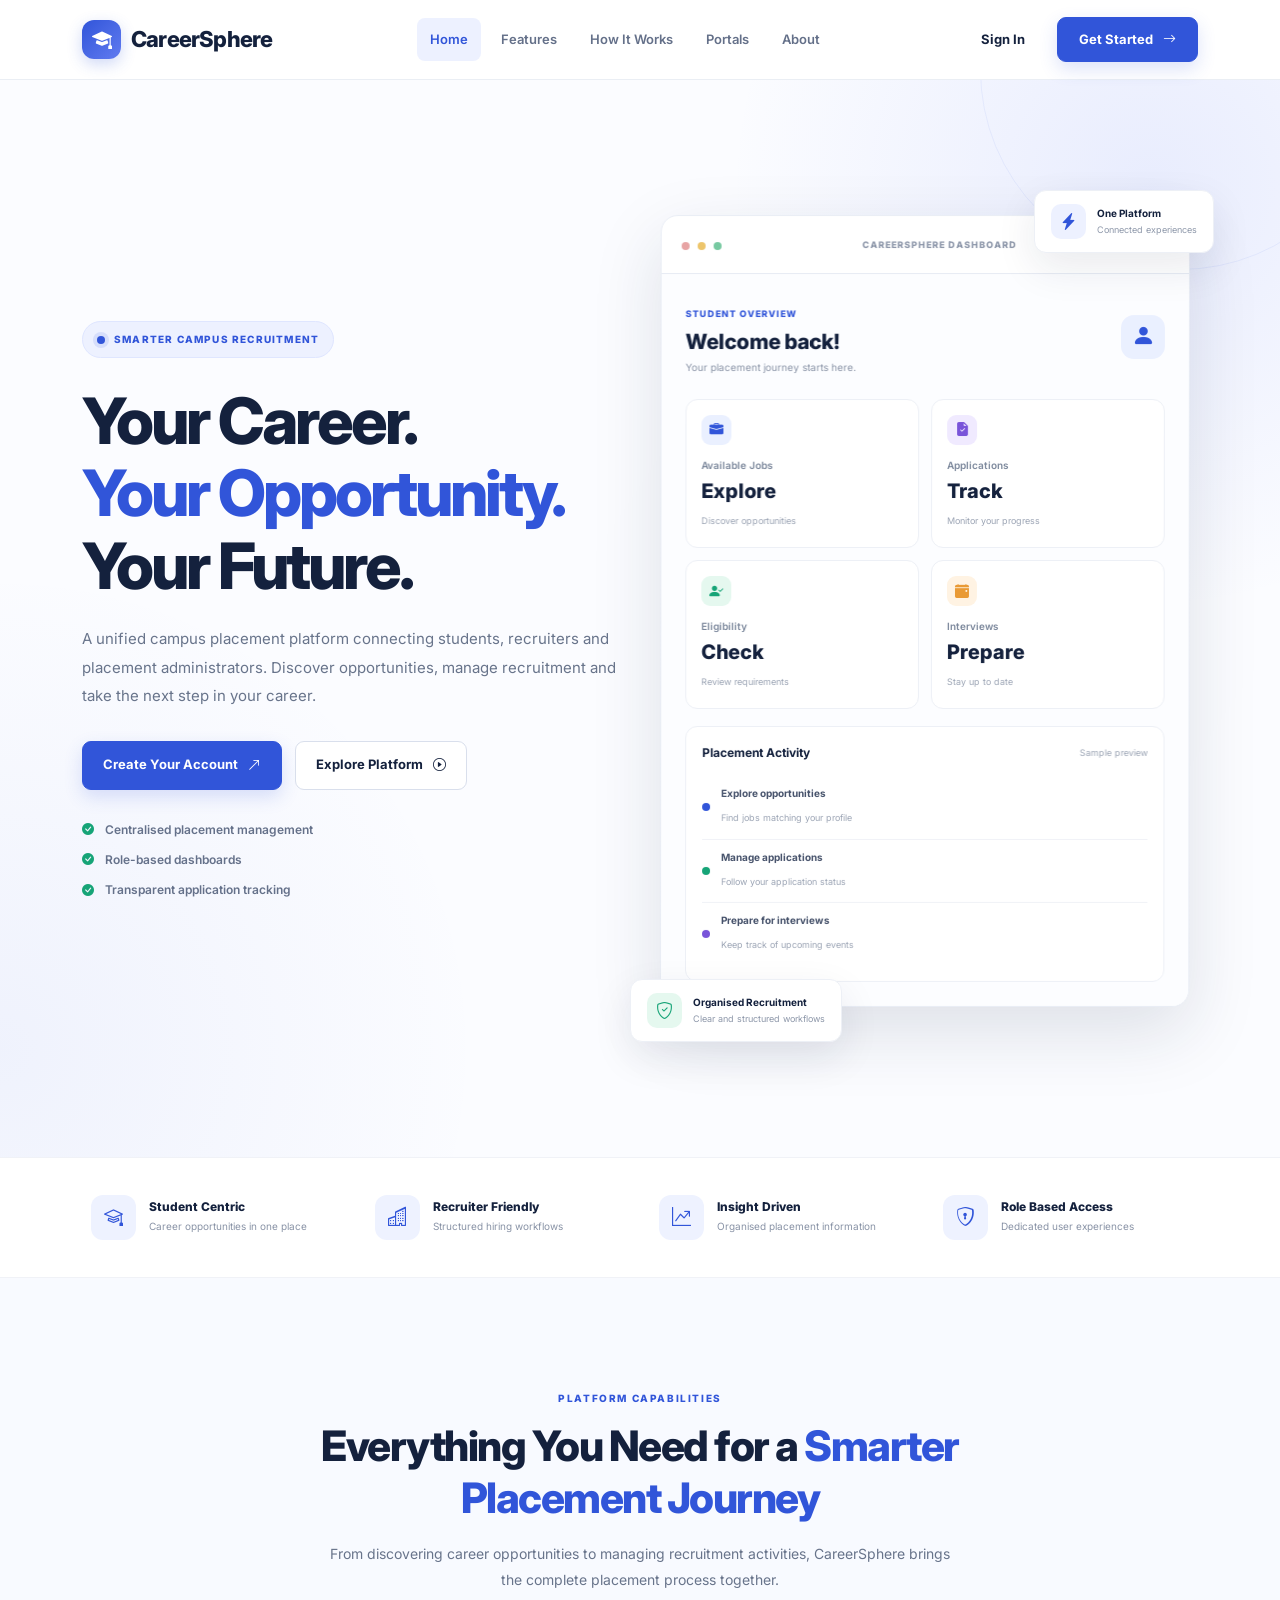
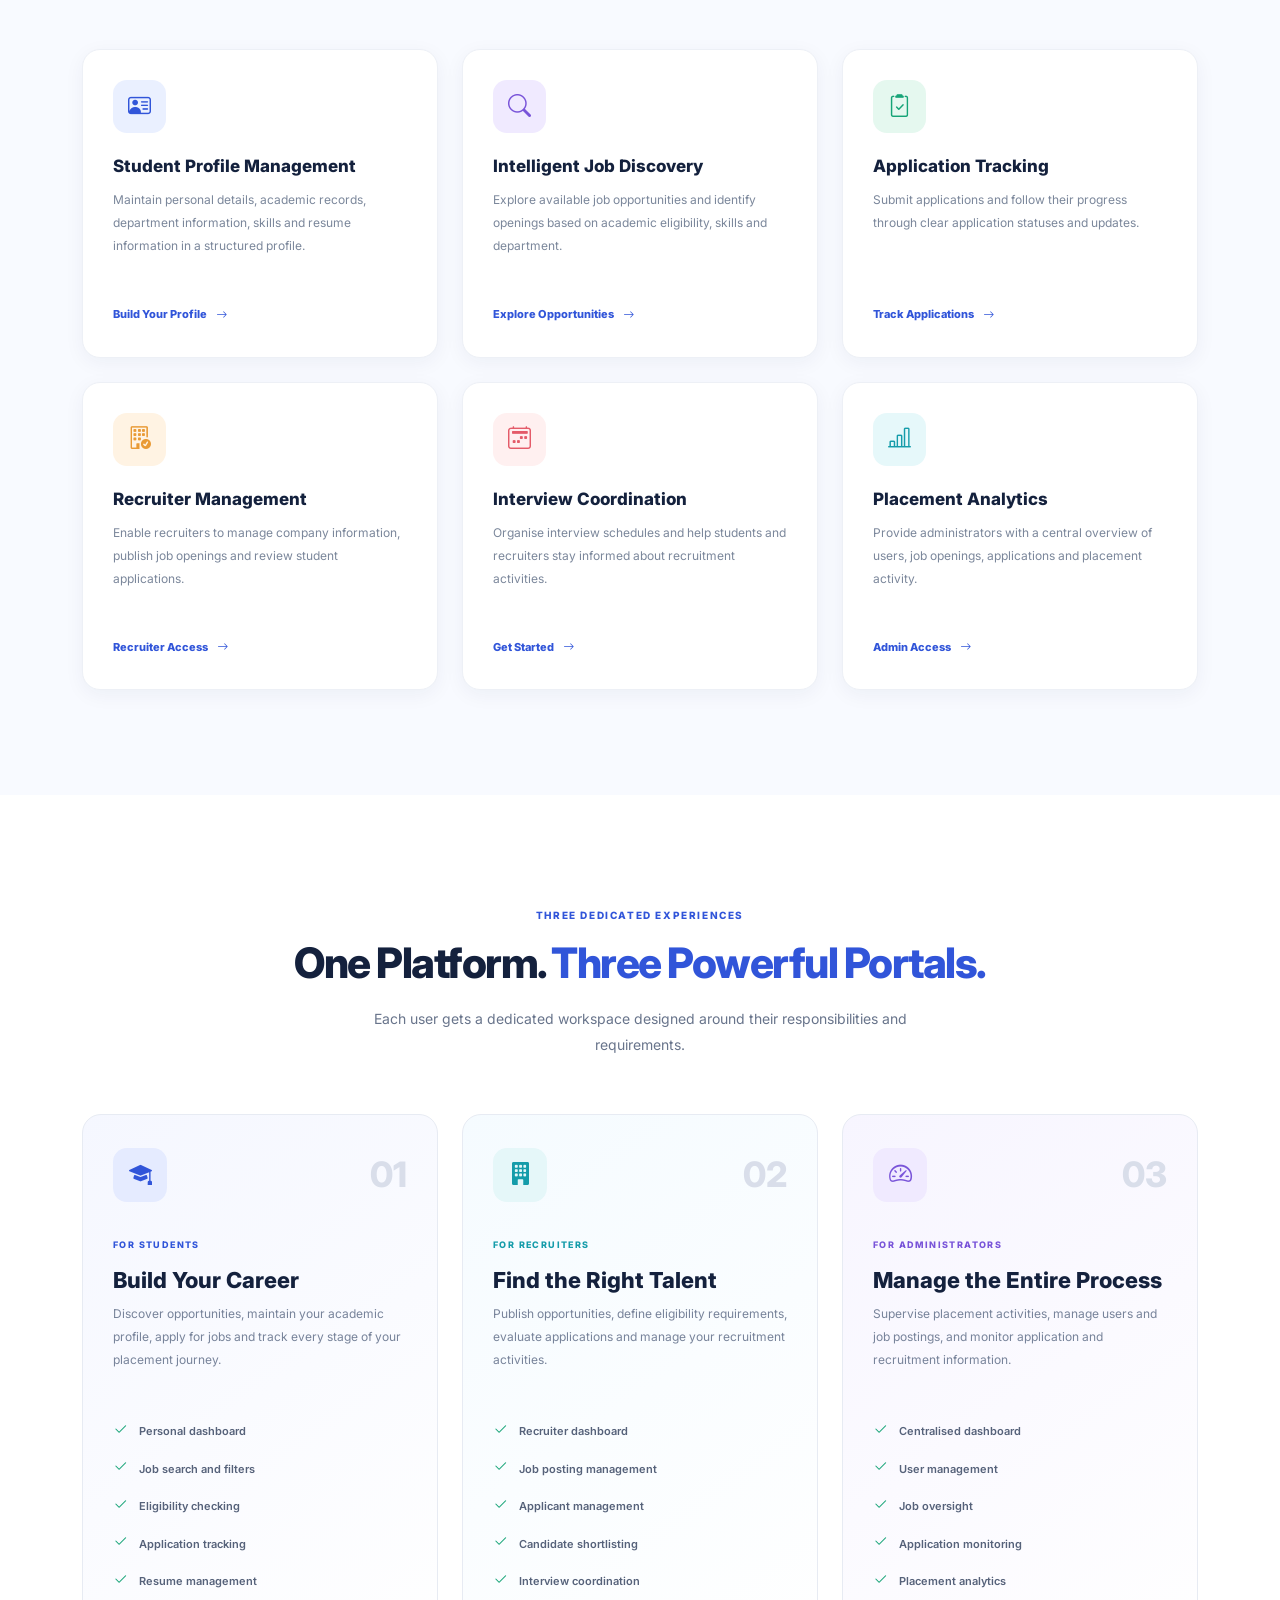
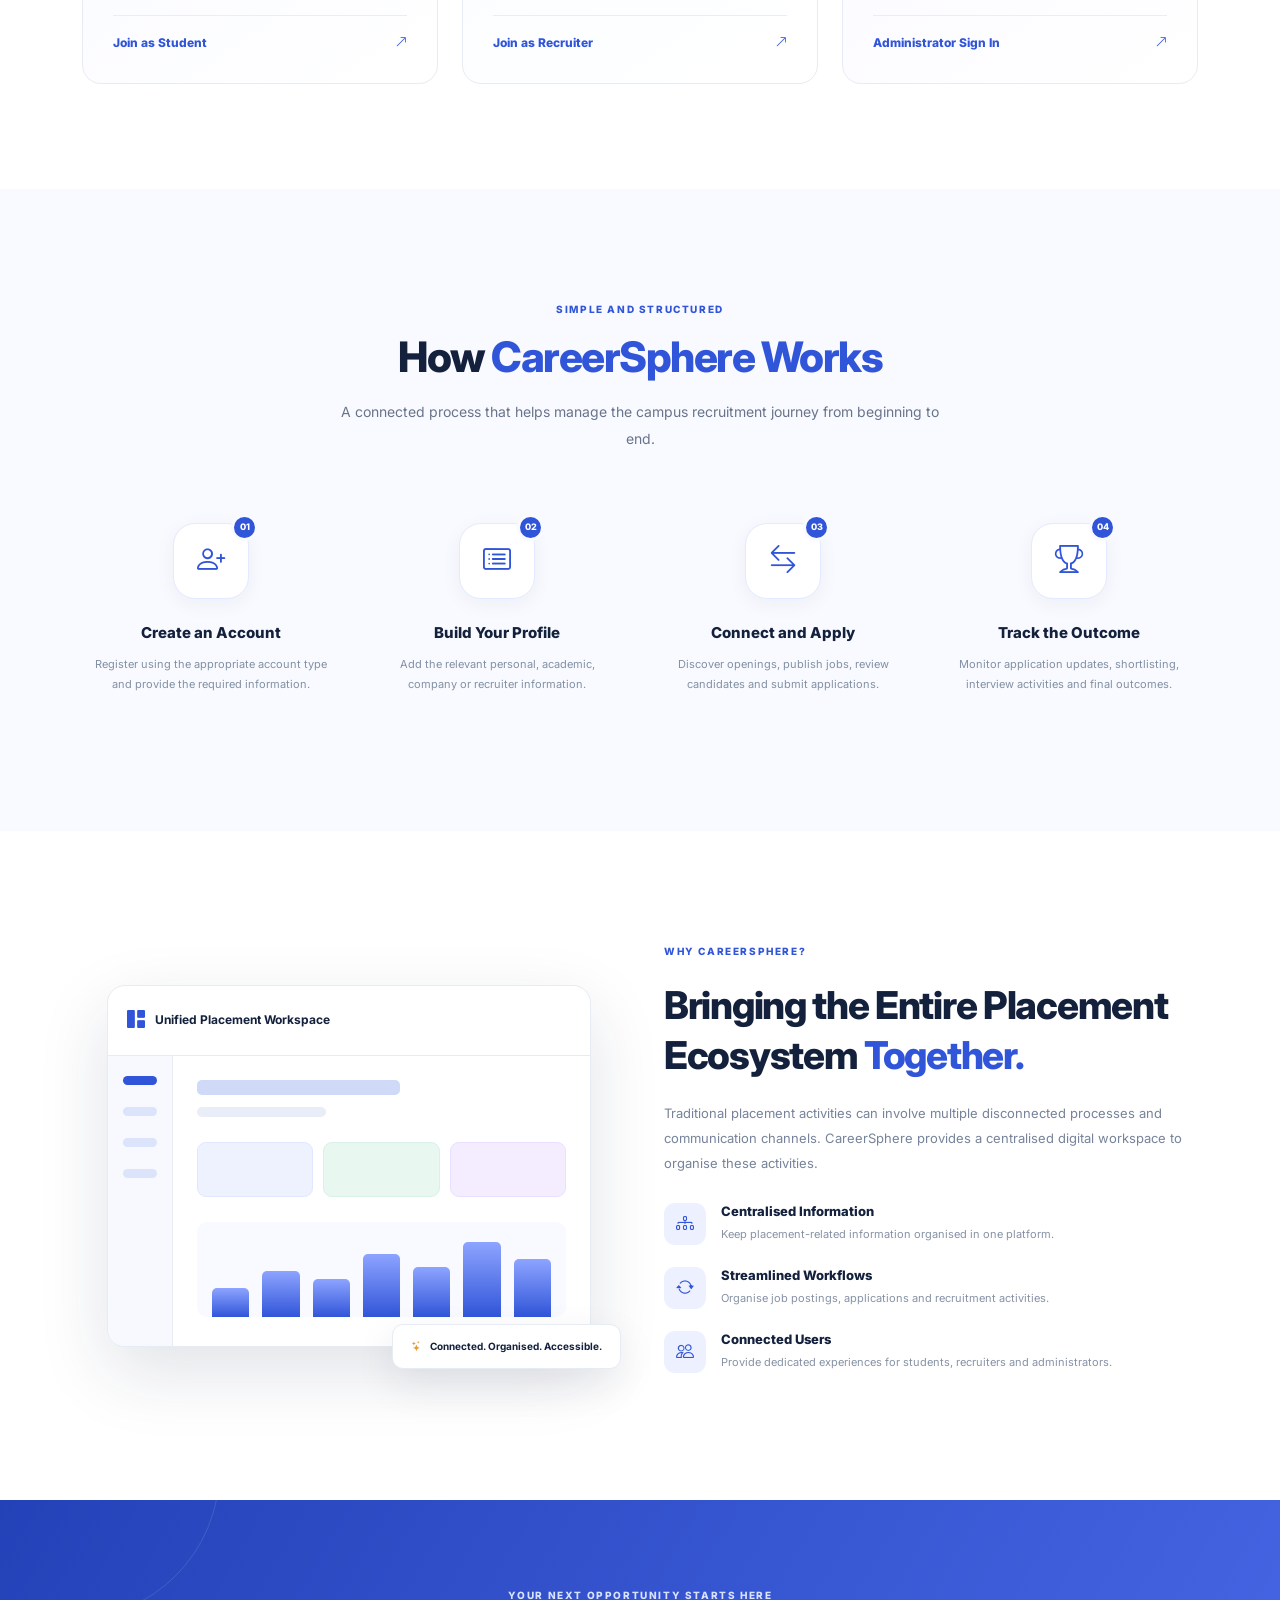
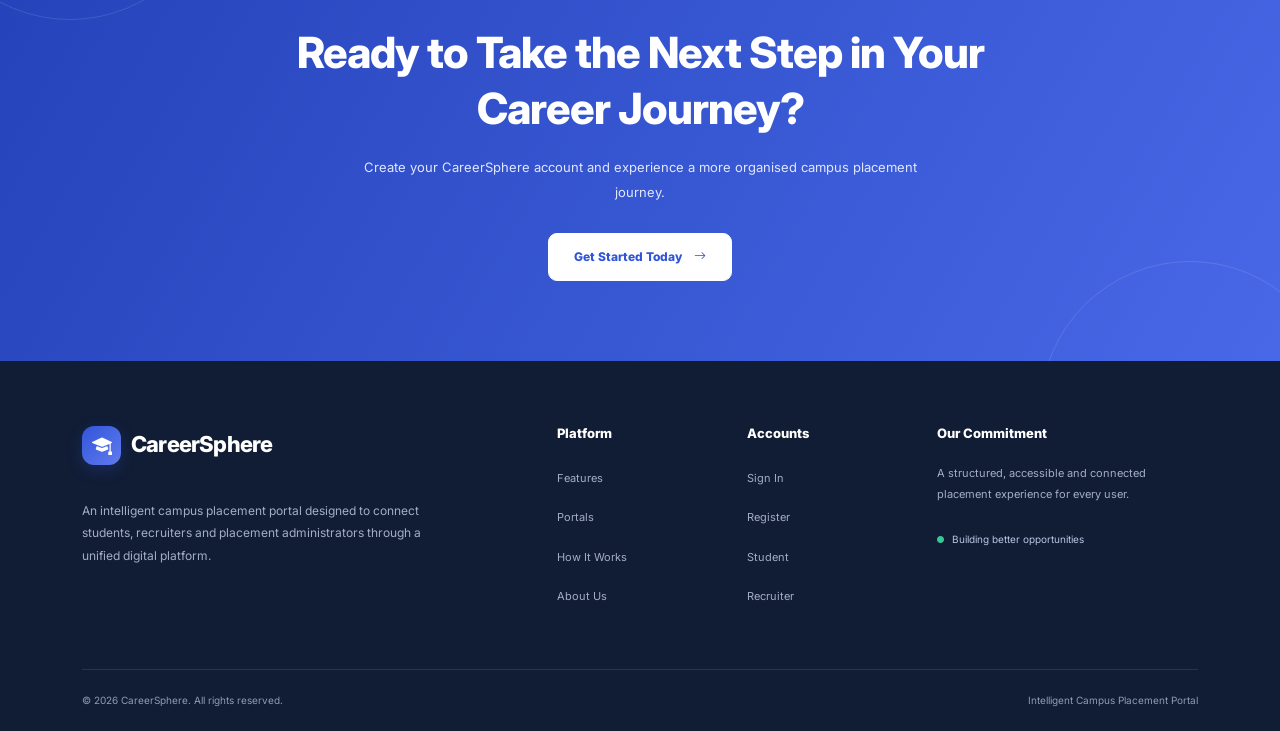
==== commit 7e50783a: "Prepare Dockerized CampusConnect portal for team collaboration" ====
--- a/frontend/index.html
+++ b/frontend/index.html
@@ -1,13 +1,14 @@
+
 <!DOCTYPE html>
 <html lang="en">
 <head>
     <meta charset="UTF-8">
     <meta name="viewport" content="width=device-width, initial-scale=1.0">
 
-    <title>CampusConnect | Intelligent Campus Placement Portal</title>
+    <title>CareerSphere | Intelligent Campus Placement Portal</title>
 
     <meta name="description"
-          content="CampusConnect brings students, recruiters and placement administrators together through one intelligent campus placement platform.">
+          content="CareerSphere connects students, recruiters and placement administrators through an intelligent campus placement platform.">
 
     <link rel="preconnect" href="https://fonts.googleapis.com">
     <link rel="preconnect" href="https://fonts.gstatic.com" crossorigin>
@@ -26,8 +27,7 @@
 
 <body>
 
-<!-- ================= NAVIGATION ================= -->
-
+<!-- NAVIGATION -->
 <nav class="navbar navbar-expand-lg main-navbar sticky-top">
     <div class="container">
 
@@ -35,7 +35,7 @@
             <span class="brand-icon">
                 <i class="bi bi-mortarboard-fill"></i>
             </span>
-            CampusConnect
+            CareerSphere
         </a>
 
         <button class="navbar-toggler" type="button"
@@ -50,33 +50,25 @@
         <div class="collapse navbar-collapse" id="mainNavigation">
 
             <ul class="navbar-nav mx-auto">
-
                 <li class="nav-item">
                     <a class="nav-link active" href="#home">Home</a>
                 </li>
-
                 <li class="nav-item">
                     <a class="nav-link" href="#features">Features</a>
                 </li>
-
                 <li class="nav-item">
                     <a class="nav-link" href="#how-it-works">How It Works</a>
                 </li>
-
                 <li class="nav-item">
                     <a class="nav-link" href="#portals">Portals</a>
                 </li>
-
                 <li class="nav-item">
                     <a class="nav-link" href="#about">About</a>
                 </li>
-
             </ul>
 
             <div class="navbar-actions">
-                <a href="login.html" class="btn btn-login">
-                    Sign In
-                </a>
+                <a href="login.html" class="btn btn-login">Sign In</a>
 
                 <a href="register.html" class="btn btn-primary-custom">
                     Get Started
@@ -89,12 +81,9 @@
 </nav>
 
 
-<!-- ================= HERO SECTION ================= -->
-
+<!-- HERO SECTION -->
 <section class="hero-section" id="home">
-
     <div class="container">
-
         <div class="row align-items-center">
 
             <div class="col-lg-6 hero-content">
@@ -118,7 +107,6 @@
                 </p>
 
                 <div class="hero-buttons">
-
                     <a href="register.html" class="btn btn-primary-custom hero-button">
                         Create Your Account
                         <i class="bi bi-arrow-up-right"></i>
@@ -128,39 +116,31 @@
                         Explore Platform
                         <i class="bi bi-play-circle"></i>
                     </a>
-
                 </div>
 
                 <div class="hero-benefits">
-
                     <div>
                         <i class="bi bi-check-circle-fill"></i>
                         Centralised placement management
                     </div>
-
                     <div>
                         <i class="bi bi-check-circle-fill"></i>
                         Role-based dashboards
                     </div>
-
                     <div>
                         <i class="bi bi-check-circle-fill"></i>
                         Transparent application tracking
                     </div>
-
-                </div>
-
-            </div>
-
-
-            <!-- Dashboard Preview -->
-
+                </div>
+
+            </div>
+
+            <!-- DASHBOARD PREVIEW -->
             <div class="col-lg-6 hero-visual">
 
                 <div class="dashboard-preview">
 
                     <div class="preview-header">
-
                         <div>
                             <span class="preview-window-dot"></span>
                             <span class="preview-window-dot"></span>
@@ -168,11 +148,10 @@
                         </div>
 
                         <span class="preview-title">
-                            CAMPUSCONNECT DASHBOARD
+                            CAREERSPHERE DASHBOARD
                         </span>
 
                         <i class="bi bi-three-dots"></i>
-
                     </div>
 
                     <div class="preview-body">
@@ -188,7 +167,6 @@
                                 <i class="bi bi-person-fill"></i>
                             </div>
                         </div>
-
 
                         <div class="preview-stat-grid">
 
@@ -230,10 +208,9 @@
 
                         </div>
 
-
                         <div class="preview-bottom">
-
                             <div class="preview-activity">
+
                                 <div class="preview-section-heading">
                                     <strong>Placement Activity</strong>
                                     <span>Sample preview</span>
@@ -264,7 +241,6 @@
                                 </div>
 
                             </div>
-
                         </div>
 
                     </div>
@@ -287,18 +263,14 @@
                 </div>
 
             </div>
-
         </div>
     </div>
 </section>
 
 
-<!-- ================= PLATFORM HIGHLIGHTS ================= -->
-
+<!-- PLATFORM HIGHLIGHTS -->
 <section class="highlights-section">
-
     <div class="container">
-
         <div class="highlights-grid">
 
             <div class="highlight-item">
@@ -342,20 +314,15 @@
             </div>
 
         </div>
-
     </div>
-
 </section>
 
 
-<!-- ================= FEATURES ================= -->
-
+<!-- FEATURES -->
 <section class="features-section section-padding" id="features">
-
     <div class="container">
 
         <div class="section-heading text-center">
-
             <span class="section-eyebrow">PLATFORM CAPABILITIES</span>
 
             <h2>
@@ -365,173 +332,131 @@
 
             <p>
                 From discovering career opportunities to managing
-                recruitment activities, CampusConnect brings the
+                recruitment activities, CareerSphere brings the
                 complete placement process together.
             </p>
-
-        </div>
-
+        </div>
 
         <div class="row g-4">
 
             <div class="col-md-6 col-lg-4">
                 <div class="feature-card">
-
                     <div class="feature-icon blue">
                         <i class="bi bi-person-vcard"></i>
                     </div>
-
                     <h4>Student Profile Management</h4>
-
                     <p>
                         Maintain personal details, academic records,
                         department information, skills and resume
                         information in a structured profile.
                     </p>
-
                     <a href="register.html">
                         Build Your Profile
                         <i class="bi bi-arrow-right"></i>
                     </a>
-
-                </div>
-            </div>
-
+                </div>
+            </div>
 
             <div class="col-md-6 col-lg-4">
                 <div class="feature-card">
-
                     <div class="feature-icon purple">
                         <i class="bi bi-search"></i>
                     </div>
-
                     <h4>Intelligent Job Discovery</h4>
-
                     <p>
                         Explore available job opportunities and
                         identify openings based on academic
                         eligibility, skills and department.
                     </p>
-
                     <a href="register.html">
                         Explore Opportunities
                         <i class="bi bi-arrow-right"></i>
                     </a>
-
-                </div>
-            </div>
-
+                </div>
+            </div>
 
             <div class="col-md-6 col-lg-4">
                 <div class="feature-card">
-
                     <div class="feature-icon green">
                         <i class="bi bi-clipboard2-check"></i>
                     </div>
-
                     <h4>Application Tracking</h4>
-
                     <p>
                         Submit applications and follow their
                         progress through clear application
                         statuses and updates.
                     </p>
-
                     <a href="register.html">
                         Track Applications
                         <i class="bi bi-arrow-right"></i>
                     </a>
-
-                </div>
-            </div>
-
+                </div>
+            </div>
 
             <div class="col-md-6 col-lg-4">
                 <div class="feature-card">
-
                     <div class="feature-icon orange">
                         <i class="bi bi-building-check"></i>
                     </div>
-
                     <h4>Recruiter Management</h4>
-
                     <p>
                         Enable recruiters to manage company
                         information, publish job openings and
                         review student applications.
                     </p>
-
                     <a href="register.html">
                         Recruiter Access
                         <i class="bi bi-arrow-right"></i>
                     </a>
-
-                </div>
-            </div>
-
+                </div>
+            </div>
 
             <div class="col-md-6 col-lg-4">
                 <div class="feature-card">
-
                     <div class="feature-icon red">
                         <i class="bi bi-calendar2-week"></i>
                     </div>
-
                     <h4>Interview Coordination</h4>
-
                     <p>
                         Organise interview schedules and help
                         students and recruiters stay informed
                         about recruitment activities.
                     </p>
-
                     <a href="register.html">
                         Get Started
                         <i class="bi bi-arrow-right"></i>
                     </a>
-
-                </div>
-            </div>
-
+                </div>
+            </div>
 
             <div class="col-md-6 col-lg-4">
                 <div class="feature-card">
-
                     <div class="feature-icon teal">
                         <i class="bi bi-bar-chart-line"></i>
                     </div>
-
                     <h4>Placement Analytics</h4>
-
                     <p>
                         Provide administrators with a central
                         overview of users, job openings,
                         applications and placement activity.
                     </p>
-
                     <a href="login.html">
                         Admin Access
                         <i class="bi bi-arrow-right"></i>
                     </a>
-
-                </div>
-            </div>
-
-        </div>
-
+                </div>
+            </div>
+
+        </div>
     </div>
-
 </section>
 
 
-<!-- ================= ROLE BASED PORTALS ================= -->
-
+<!-- ROLE BASED PORTALS -->
 <section class="portals-section section-padding" id="portals">
-
     <div class="container">
 
         <div class="section-heading text-center">
-
             <span class="section-eyebrow">THREE DEDICATED EXPERIENCES</span>
 
             <h2>
@@ -543,9 +468,7 @@
                 Each user gets a dedicated workspace designed
                 around their responsibilities and requirements.
             </p>
-
-        </div>
-
+        </div>
 
         <div class="row g-4">
 
@@ -560,7 +483,6 @@
                     </div>
 
                     <span class="portal-label">FOR STUDENTS</span>
-
                     <h3>Build Your Career</h3>
 
                     <p>
@@ -581,10 +503,8 @@
                         Join as Student
                         <i class="bi bi-arrow-up-right"></i>
                     </a>
-
-                </div>
-            </div>
-
+                </div>
+            </div>
 
             <div class="col-lg-4">
                 <div class="portal-card recruiter-portal">
@@ -597,7 +517,6 @@
                     </div>
 
                     <span class="portal-label">FOR RECRUITERS</span>
-
                     <h3>Find the Right Talent</h3>
 
                     <p>
@@ -618,10 +537,8 @@
                         Join as Recruiter
                         <i class="bi bi-arrow-up-right"></i>
                     </a>
-
-                </div>
-            </div>
-
+                </div>
+            </div>
 
             <div class="col-lg-4">
                 <div class="portal-card admin-portal">
@@ -634,7 +551,6 @@
                     </div>
 
                     <span class="portal-label">FOR ADMINISTRATORS</span>
-
                     <h3>Manage the Entire Process</h3>
 
                     <p>
@@ -655,125 +571,93 @@
                         Administrator Sign In
                         <i class="bi bi-arrow-up-right"></i>
                     </a>
-
-                </div>
-            </div>
-
-        </div>
-
+                </div>
+            </div>
+
+        </div>
     </div>
-
 </section>
 
 
-<!-- ================= HOW IT WORKS ================= -->
-
+<!-- HOW IT WORKS -->
 <section class="workflow-section section-padding" id="how-it-works">
-
     <div class="container">
 
         <div class="section-heading text-center">
-
             <span class="section-eyebrow">SIMPLE AND STRUCTURED</span>
 
             <h2>
-                How <span>CampusConnect Works</span>
+                How <span>CareerSphere Works</span>
             </h2>
 
             <p>
                 A connected process that helps manage the
                 campus recruitment journey from beginning to end.
             </p>
-
-        </div>
-
+        </div>
 
         <div class="workflow-grid">
 
             <div class="workflow-step">
-
                 <div class="workflow-icon">
                     <i class="bi bi-person-plus"></i>
                     <span>01</span>
                 </div>
-
                 <h4>Create an Account</h4>
-
                 <p>
                     Register using the appropriate account type
                     and provide the required information.
                 </p>
-
-            </div>
-
+            </div>
 
             <div class="workflow-step">
-
                 <div class="workflow-icon">
                     <i class="bi bi-card-list"></i>
                     <span>02</span>
                 </div>
-
                 <h4>Build Your Profile</h4>
-
                 <p>
                     Add the relevant personal, academic,
                     company or recruiter information.
                 </p>
-
-            </div>
-
+            </div>
 
             <div class="workflow-step">
-
                 <div class="workflow-icon">
                     <i class="bi bi-arrow-left-right"></i>
                     <span>03</span>
                 </div>
-
                 <h4>Connect and Apply</h4>
-
                 <p>
                     Discover openings, publish jobs,
                     review candidates and submit applications.
                 </p>
-
-            </div>
-
+            </div>
 
             <div class="workflow-step">
-
                 <div class="workflow-icon">
                     <i class="bi bi-trophy"></i>
                     <span>04</span>
                 </div>
-
                 <h4>Track the Outcome</h4>
-
                 <p>
                     Monitor application updates, shortlisting,
                     interview activities and final outcomes.
                 </p>
-
-            </div>
-
-        </div>
-
+            </div>
+
+        </div>
     </div>
-
 </section>
 
 
-<!-- ================= WHY CAMPUSCONNECT ================= -->
-
+<!-- ABOUT -->
 <section class="about-section section-padding" id="about">
-
     <div class="container">
 
         <div class="row align-items-center g-5">
 
             <div class="col-lg-6">
-
                 <div class="about-visual">
 
                     <div class="about-main-card">
@@ -793,7 +677,6 @@
                             </div>
 
                             <div class="workspace-content">
-
                                 <div class="workspace-line large"></div>
                                 <div class="workspace-line small"></div>
 
@@ -812,11 +695,9 @@
                                     <div style="height: 90%"></div>
                                     <div style="height: 70%"></div>
                                 </div>
-
                             </div>
 
                         </div>
-
                     </div>
 
                     <div class="about-decoration">
@@ -825,13 +706,11 @@
                     </div>
 
                 </div>
-
-            </div>
-
+            </div>
 
             <div class="col-lg-6">
 
-                <span class="section-eyebrow">WHY CAMPUSCONNECT?</span>
+                <span class="section-eyebrow">WHY CAREERSPHERE?</span>
 
                 <h2 class="about-heading">
                     Bringing the Entire
@@ -842,17 +721,14 @@
                 <p class="about-description">
                     Traditional placement activities can involve
                     multiple disconnected processes and communication
-                    channels. CampusConnect provides a centralised
+                    channels. CareerSphere provides a centralised
                     digital workspace to organise these activities.
                 </p>
 
-
                 <div class="about-point">
-
                     <div class="about-point-icon">
                         <i class="bi bi-diagram-3"></i>
                     </div>
-
                     <div>
                         <h5>Centralised Information</h5>
                         <p>
@@ -860,16 +736,12 @@
                             organised in one platform.
                         </p>
                     </div>
-
-                </div>
-
+                </div>
 
                 <div class="about-point">
-
                     <div class="about-point-icon">
                         <i class="bi bi-arrow-repeat"></i>
                     </div>
-
                     <div>
                         <h5>Streamlined Workflows</h5>
                         <p>
@@ -877,16 +749,12 @@
                             and recruitment activities.
                         </p>
                     </div>
-
-                </div>
-
+                </div>
 
                 <div class="about-point">
-
                     <div class="about-point-icon">
                         <i class="bi bi-people"></i>
                     </div>
-
                     <div>
                         <h5>Connected Users</h5>
                         <p>
@@ -894,22 +762,16 @@
                             students, recruiters and administrators.
                         </p>
                     </div>
-
-                </div>
-
-            </div>
-
-        </div>
-
+                </div>
+
+            </div>
+        </div>
     </div>
-
 </section>
 
 
-<!-- ================= CALL TO ACTION ================= -->
-
+<!-- CALL TO ACTION -->
 <section class="cta-section">
-
     <div class="container">
 
         <div class="cta-content">
@@ -924,7 +786,7 @@
             </h2>
 
             <p>
-                Create your CampusConnect account and experience
+                Create your CareerSphere account and experience
                 a more organised campus placement journey.
             </p>
 
@@ -934,16 +796,12 @@
             </a>
 
         </div>
-
     </div>
-
 </section>
 
 
-<!-- ================= FOOTER ================= -->
-
+<!-- FOOTER -->
 <footer class="main-footer">
-
     <div class="container">
 
         <div class="row g-4 footer-main">
@@ -957,8 +815,7 @@
                         <i class="bi bi-mortarboard-fill"></i>
                     </span>
 
-                    CampusConnect
-
+                    CareerSphere
                 </a>
 
                 <p class="footer-description">
@@ -970,37 +827,27 @@
 
             </div>
 
-
             <div class="col-6 col-lg-2">
-
                 <h5>Platform</h5>
-
                 <ul>
                     <li><a href="#features">Features</a></li>
                     <li><a href="#portals">Portals</a></li>
                     <li><a href="#how-it-works">How It Works</a></li>
                     <li><a href="#about">About Us</a></li>
                 </ul>
-
-            </div>
-
+            </div>
 
             <div class="col-6 col-lg-2">
-
                 <h5>Accounts</h5>
-
                 <ul>
                     <li><a href="login.html">Sign In</a></li>
                     <li><a href="register.html">Register</a></li>
                     <li><a href="register.html">Student</a></li>
                     <li><a href="register.html">Recruiter</a></li>
                 </ul>
-
-            </div>
-
+            </div>
 
             <div class="col-lg-3">
-
                 <h5>Our Commitment</h5>
 
                 <p class="footer-commitment">
@@ -1012,34 +859,27 @@
                     <i class="bi bi-circle-fill"></i>
                     Building better opportunities
                 </span>
-
-            </div>
-
-        </div>
-
+            </div>
+
+        </div>
 
         <div class="footer-bottom">
-
             <p>
-                © 2026 CampusConnect. All rights reserved.
+                © 2026 CareerSphere. All rights reserved.
             </p>
 
             <p>
                 Intelligent Campus Placement Portal
             </p>
-
         </div>
 
     </div>
-
 </footer>
 
 
-<!-- ================= SCRIPTS ================= -->
-
+<!-- SCRIPTS -->
 <script src="https://cdn.jsdelivr.net/npm/bootstrap@5.3.3/dist/js/bootstrap.bundle.min.js"></script>
-
 <script src="script.js"></script>
 
 </body>
-</html>+</html>
--- a/frontend/style.css
+++ b/frontend/style.css
@@ -1,5 +1,6 @@
+
 /* =====================================================
-   CAMPUSCONNECT - PROFESSIONAL PLACEMENT PORTAL
+   CAREERSPHERE - PROFESSIONAL PLACEMENT PORTAL
    Main Stylesheet
 ===================================================== */
 
@@ -38,19 +39,16 @@
     --transition: all 0.3s ease;
 }
 
-
 * {
     margin: 0;
     padding: 0;
     box-sizing: border-box;
 }
 
-
 html {
     scroll-behavior: smooth;
     scroll-padding-top: 90px;
 }
-
 
 body {
     font-family: 'Inter', sans-serif;
@@ -60,11 +58,9 @@
     overflow-x: hidden;
 }
 
-
 a {
     text-decoration: none;
 }
-
 
 button,
 input,
@@ -73,18 +69,15 @@
     font-family: inherit;
 }
 
-
 img {
     max-width: 100%;
 }
-
 
 ::selection {
     background: var(--primary);
     color: var(--white);
 }
 
-
 .section-padding {
     padding: 105px 0;
 }
@@ -95,12 +88,12 @@
 .main-navbar {
     background: rgba(255, 255, 255, 0.96);
     backdrop-filter: blur(15px);
+    -webkit-backdrop-filter: blur(15px);
     border-bottom: 1px solid rgba(231, 235, 243, 0.85);
     padding: 15px 0;
     z-index: 1000;
 }
 
-
 .brand-logo {
     display: inline-flex;
     align-items: center;
@@ -110,7 +103,6 @@
     font-weight: 800;
     letter-spacing: -0.8px;
 }
-
 
 .brand-icon {
     width: 39px;
@@ -125,11 +117,9 @@
     box-shadow: 0 5px 15px rgba(49, 85, 217, 0.23);
 }
 
-
 .navbar-nav {
     gap: 7px;
 }
-
 
 .navbar-nav .nav-link {
     color: #647089;
@@ -140,20 +130,17 @@
     transition: var(--transition);
 }
 
-
 .navbar-nav .nav-link:hover,
 .navbar-nav .nav-link.active {
     color: var(--primary);
     background: var(--primary-light);
 }
 
-
 .navbar-actions {
     display: flex;
     align-items: center;
     gap: 12px;
 }
-
 
 .btn-login {
     color: var(--dark);
@@ -164,12 +151,10 @@
     transition: var(--transition);
 }
 
-
 .btn-login:hover {
     background: #f1f4fb;
     color: var(--primary);
 }
-
 
 .btn-primary-custom {
     display: inline-flex;
@@ -187,7 +172,6 @@
     box-shadow: 0 7px 18px rgba(49, 85, 217, 0.17);
 }
 
-
 .btn-primary-custom:hover {
     background: var(--primary-dark);
     border-color: var(--primary-dark);
@@ -196,7 +180,6 @@
     box-shadow: 0 11px 24px rgba(49, 85, 217, 0.24);
 }
 
-
 .btn-primary-custom:focus-visible,
 .btn-login:focus-visible,
 .nav-link:focus-visible {
@@ -204,13 +187,11 @@
     outline-offset: 3px;
 }
 
-
 .navbar-toggler {
     border: 1px solid var(--border);
     padding: 8px 11px;
     border-radius: 9px;
 }
-
 
 .navbar-toggler:focus {
     box-shadow: 0 0 0 3px rgba(49, 85, 217, 0.15);
@@ -228,7 +209,6 @@
         #fbfcff;
     overflow: hidden;
 }
-
 
 .hero-section::before {
     content: "";
@@ -239,14 +219,13 @@
     border-radius: 50%;
     top: -210px;
     right: -100px;
-}
-
+    pointer-events: none;
+}
 
 .hero-content {
     position: relative;
     z-index: 2;
 }
-
 
 .hero-label {
     display: inline-flex;
@@ -262,7 +241,6 @@
     letter-spacing: 1.2px;
     margin-bottom: 27px;
 }
-
 
 .hero-label-dot {
     width: 8px;
@@ -272,7 +250,6 @@
     box-shadow: 0 0 0 4px rgba(49, 85, 217, 0.12);
 }
 
-
 .hero-content h1 {
     color: var(--dark);
     font-size: clamp(40px, 5vw, 64px);
@@ -282,12 +259,10 @@
     margin-bottom: 23px;
 }
 
-
 .hero-content h1 span {
     display: block;
     color: var(--primary);
 }
-
 
 .hero-description {
     max-width: 540px;
@@ -297,7 +272,6 @@
     margin-bottom: 30px;
 }
 
-
 .hero-buttons {
     display: flex;
     flex-wrap: wrap;
@@ -305,12 +279,10 @@
     margin-bottom: 30px;
 }
 
-
 .hero-button {
     min-height: 49px;
     padding: 13px 20px;
 }
-
 
 .btn-outline-custom {
     display: inline-flex;
@@ -327,7 +299,6 @@
     transition: var(--transition);
 }
 
-
 .btn-outline-custom:hover {
     border-color: var(--primary);
     color: var(--primary);
@@ -335,13 +306,11 @@
     transform: translateY(-2px);
 }
 
-
 .hero-benefits {
     display: flex;
     flex-direction: column;
     gap: 10px;
 }
-
 
 .hero-benefits div {
     color: #65718a;
@@ -349,7 +318,6 @@
     font-weight: 600;
 }
 
-
 .hero-benefits i {
     color: var(--success);
     margin-right: 8px;
@@ -362,7 +330,6 @@
     position: relative;
     padding: 35px 20px;
 }
-
 
 .dashboard-preview {
     position: relative;
@@ -375,7 +342,6 @@
     transform: rotateY(-3deg) rotateX(1deg);
 }
 
-
 .preview-header {
     display: flex;
     justify-content: space-between;
@@ -383,7 +349,6 @@
     padding: 15px 20px;
     border-bottom: 1px solid var(--border);
 }
-
 
 .preview-window-dot {
     display: inline-block;
@@ -394,17 +359,14 @@
     margin-right: 4px;
 }
 
-
 .preview-window-dot:nth-child(2) {
     background: #edc56b;
 }
 
-
 .preview-window-dot:nth-child(3) {
     background: #77c9a1;
 }
 
-
 .preview-title {
     font-size: 9px;
     font-weight: 800;
@@ -412,18 +374,15 @@
     color: #8b95a8;
 }
 
-
 .preview-header > i {
     color: #8b95a8;
 }
-
 
 .preview-body {
     padding: 24px;
     background: #fcfdff;
 }
 
-
 .preview-welcome {
     display: flex;
     align-items: center;
@@ -431,14 +390,12 @@
     margin-bottom: 23px;
 }
 
-
 .preview-welcome small {
     color: var(--primary);
     font-size: 9px;
     font-weight: 800;
     letter-spacing: 1px;
 }
-
 
 .preview-welcome h4 {
     color: var(--dark);
@@ -446,7 +403,6 @@
     font-weight: 800;
     margin: 4px 0;
 }
-
 
 .preview-welcome p {
     color: #8993a6;
@@ -454,7 +410,6 @@
     margin: 0;
 }
 
-
 .preview-avatar {
     width: 44px;
     height: 44px;
@@ -466,14 +421,12 @@
     border-radius: 13px;
     font-size: 23px;
 }
-
 
 .preview-stat-grid {
     display: grid;
     grid-template-columns: repeat(2, 1fr);
     gap: 12px;
 }
-
 
 .preview-stat-card {
     background: var(--white);
@@ -483,12 +436,10 @@
     transition: var(--transition);
 }
 
-
 .preview-stat-card:hover {
     transform: translateY(-3px);
     box-shadow: var(--shadow-small);
 }
-
 
 .stat-icon {
     width: 30px;
@@ -501,46 +452,39 @@
     margin-bottom: 12px;
 }
 
-
 .stat-icon.blue,
 .feature-icon.blue {
     background: #eaf0ff;
     color: #3155d9;
 }
 
-
 .stat-icon.purple,
 .feature-icon.purple {
     background: #f0eaff;
     color: #7954d9;
 }
 
-
 .stat-icon.green,
 .feature-icon.green {
     background: #e5f8ef;
     color: #16a477;
 }
 
-
 .stat-icon.orange,
 .feature-icon.orange {
     background: #fff3e3;
     color: #e99a35;
 }
 
-
 .feature-icon.red {
     background: #fff0f0;
     color: #e45b69;
 }
 
-
 .feature-icon.teal {
     background: #e6f8fa;
     color: #159caa;
 }
-
 
 .preview-stat-card small {
     display: block;
@@ -549,7 +493,6 @@
     font-weight: 600;
 }
 
-
 .preview-stat-card h3 {
     color: var(--dark);
     font-size: 20px;
@@ -557,17 +500,14 @@
     margin: 5px 0 2px;
 }
 
-
 .stat-note {
     color: #9ba4b4;
     font-size: 9px;
 }
 
-
 .preview-bottom {
     margin-top: 17px;
 }
-
 
 .preview-activity {
     background: var(--white);
@@ -576,26 +516,22 @@
     padding: 16px;
 }
 
-
 .preview-section-heading {
     display: flex;
     justify-content: space-between;
     align-items: center;
     margin-bottom: 13px;
 }
-
 
 .preview-section-heading strong {
     font-size: 12px;
 }
-
 
 .preview-section-heading span {
     color: #9ba4b4;
     font-size: 9px;
 }
 
-
 .activity-row {
     display: flex;
     align-items: center;
@@ -604,11 +540,9 @@
     border-bottom: 1px solid #f0f2f7;
 }
 
-
 .activity-row:last-child {
     border-bottom: none;
 }
-
 
 .activity-indicator {
     width: 8px;
@@ -617,21 +551,17 @@
     flex-shrink: 0;
 }
 
-
 .blue-bg {
     background: var(--primary);
 }
 
-
 .green-bg {
     background: var(--success);
 }
 
-
 .purple-bg {
     background: var(--purple);
 }
-
 
 .activity-row strong {
     display: block;
@@ -639,12 +569,10 @@
     font-size: 10px;
 }
 
-
 .activity-row small {
     color: #9ba4b4;
     font-size: 9px;
 }
-
 
 .floating-card {
     position: absolute;
@@ -660,7 +588,6 @@
     animation: floating 4s ease-in-out infinite;
 }
 
-
 .floating-card > i {
     width: 35px;
     height: 35px;
@@ -672,7 +599,6 @@
     border-radius: 10px;
     font-size: 17px;
 }
-
 
 .floating-card strong {
     display: block;
@@ -680,19 +606,16 @@
     font-size: 10px;
 }
 
-
 .floating-card small {
     display: block;
     color: #8d97a9;
     font-size: 9px;
 }
 
-
 .floating-card-top {
     top: 10px;
     right: -4px;
 }
-
 
 .floating-card-bottom {
     bottom: 0;
@@ -700,12 +623,10 @@
     animation-delay: 1s;
 }
 
-
 .floating-card-bottom > i {
     color: var(--success);
     background: #e5f8ef;
 }
-
 
 @keyframes floating {
     0%, 100% {
@@ -727,21 +648,18 @@
     border-bottom: 1px solid #f0f2f7;
 }
 
-
 .highlights-grid {
     display: grid;
     grid-template-columns: repeat(4, 1fr);
     gap: 20px;
 }
 
-
 .highlight-item {
     display: flex;
     align-items: center;
     gap: 13px;
     padding: 9px;
 }
-
 
 .highlight-icon {
     width: 45px;
@@ -756,14 +674,12 @@
     font-size: 19px;
 }
 
-
 .highlight-item h5 {
     color: var(--dark);
     font-size: 12px;
     font-weight: 800;
     margin-bottom: 3px;
 }
-
 
 .highlight-item p {
     color: #8993a6;
@@ -779,7 +695,6 @@
     margin: 0 auto 55px;
 }
 
-
 .section-eyebrow {
     display: inline-block;
     color: var(--primary);
@@ -788,7 +703,6 @@
     letter-spacing: 1.6px;
     margin-bottom: 13px;
 }
-
 
 .section-heading h2 {
     color: var(--dark);
@@ -799,11 +713,9 @@
     margin-bottom: 16px;
 }
 
-
 .section-heading h2 span {
     color: var(--primary);
 }
-
 
 .section-heading p {
     max-width: 620px;
@@ -819,7 +731,6 @@
 .features-section {
     background: #f8faff;
 }
-
 
 .feature-card {
     height: 100%;
@@ -831,14 +742,12 @@
     transition: var(--transition);
 }
 
-
 .feature-card:hover {
     transform: translateY(-7px);
     border-color: #d8e1ff;
     box-shadow: var(--shadow-medium);
 }
 
-
 .feature-icon {
     width: 53px;
     height: 53px;
@@ -850,14 +759,12 @@
     margin-bottom: 23px;
 }
 
-
 .feature-card h4 {
     color: var(--dark);
     font-size: 17px;
     font-weight: 800;
     margin-bottom: 13px;
 }
-
 
 .feature-card p {
     color: #7b879b;
@@ -867,7 +774,6 @@
     margin-bottom: 19px;
 }
 
-
 .feature-card a {
     display: inline-flex;
     align-items: center;
@@ -878,7 +784,6 @@
     transition: var(--transition);
 }
 
-
 .feature-card a:hover {
     gap: 14px;
 }
@@ -889,7 +794,6 @@
 .portals-section {
     background: var(--white);
 }
-
 
 .portal-card {
     position: relative;
@@ -901,35 +805,29 @@
     transition: var(--transition);
 }
 
-
 .portal-card:hover {
     transform: translateY(-7px);
     box-shadow: var(--shadow-medium);
 }
 
-
 .student-portal {
     background: linear-gradient(145deg, #f5f7ff, #ffffff);
 }
 
-
 .recruiter-portal {
     background: linear-gradient(145deg, #f5fbff, #ffffff);
 }
 
-
 .admin-portal {
     background: linear-gradient(145deg, #f7f5ff, #ffffff);
 }
 
-
 .portal-card-top {
     display: flex;
     align-items: center;
     justify-content: space-between;
     margin-bottom: 25px;
 }
-
 
 .portal-icon {
     width: 54px;
@@ -943,43 +841,36 @@
     font-size: 23px;
 }
 
-
 .recruiter-portal .portal-icon {
     color: var(--teal);
     background: #e5f7f9;
 }
 
-
 .admin-portal .portal-icon {
     color: var(--purple);
     background: #f0eaff;
 }
 
-
 .portal-number {
     color: #d9deea;
     font-size: 35px;
     font-weight: 800;
 }
 
-
 .portal-label {
     color: var(--primary);
     font-size: 9px;
     font-weight: 800;
     letter-spacing: 1.4px;
 }
-
 
 .recruiter-portal .portal-label {
     color: var(--teal);
 }
 
-
 .admin-portal .portal-label {
     color: var(--purple);
 }
-
 
 .portal-card h3 {
     color: var(--dark);
@@ -987,7 +878,6 @@
     font-weight: 800;
     margin: 10px 0;
 }
-
 
 .portal-card > p {
     min-height: 92px;
@@ -996,13 +886,11 @@
     line-height: 1.9;
 }
 
-
 .portal-card ul {
     list-style: none;
     padding: 0;
     margin: 22px 0;
 }
-
 
 .portal-card ul li {
     color: #56627a;
@@ -1011,14 +899,12 @@
     margin-bottom: 12px;
 }
 
-
 .portal-card ul li i {
     color: var(--success);
     font-size: 15px;
     margin-right: 8px;
 }
 
-
 .portal-link {
     display: flex;
     justify-content: space-between;
@@ -1030,7 +916,6 @@
     font-weight: 800;
     transition: var(--transition);
 }
-
 
 .portal-link:hover {
     color: var(--primary-dark);
@@ -1043,7 +928,6 @@
 .workflow-section {
     background: #f8faff;
 }
-
 
 .workflow-grid {
     display: grid;
@@ -1051,13 +935,11 @@
     gap: 28px;
 }
 
-
 .workflow-step {
     position: relative;
     text-align: center;
     padding: 15px 13px;
 }
-
 
 .workflow-icon {
     position: relative;
@@ -1074,7 +956,6 @@
     box-shadow: var(--shadow-small);
     font-size: 28px;
 }
-
 
 .workflow-icon span {
     position: absolute;
@@ -1093,14 +974,12 @@
     font-weight: 800;
 }
 
-
 .workflow-step h4 {
     color: var(--dark);
     font-size: 15px;
     font-weight: 800;
     margin-bottom: 12px;
 }
-
 
 .workflow-step p {
     color: #8290a4;
@@ -1115,12 +994,10 @@
     background: var(--white);
 }
 
-
 .about-visual {
     position: relative;
     padding: 25px;
 }
-
 
 .about-main-card {
     position: relative;
@@ -1132,7 +1009,6 @@
     overflow: hidden;
 }
 
-
 .about-card-header {
     display: flex;
     align-items: center;
@@ -1143,18 +1019,15 @@
     font-size: 12px;
 }
 
-
 .about-card-header i {
     color: var(--primary);
     font-size: 18px;
 }
 
-
 .about-workspace {
     display: flex;
     min-height: 290px;
 }
-
 
 .workspace-sidebar {
     width: 65px;
@@ -1162,7 +1035,6 @@
     background: #f7f9ff;
     border-right: 1px solid var(--border);
 }
-
 
 .workspace-sidebar span {
     display: block;
@@ -1172,17 +1044,14 @@
     background: #dce4fb;
 }
 
-
 .workspace-sidebar span:first-child {
     background: var(--primary);
 }
-
 
 .workspace-content {
     flex: 1;
     padding: 24px;
 }
-
 
 .workspace-line {
     height: 10px;
@@ -1191,18 +1060,15 @@
     margin-bottom: 12px;
 }
 
-
 .workspace-line.large {
     width: 55%;
     height: 15px;
     background: #cfd9f8;
 }
 
-
 .workspace-line.small {
     width: 35%;
 }
-
 
 .workspace-boxes {
     display: grid;
@@ -1211,7 +1077,6 @@
     margin: 25px 0;
 }
 
-
 .workspace-boxes span {
     height: 55px;
     background: #eef2ff;
@@ -1219,18 +1084,15 @@
     border-radius: 9px;
 }
 
-
 .workspace-boxes span:nth-child(2) {
     background: #e8f8f1;
     border-color: #d9f1e6;
 }
 
-
 .workspace-boxes span:nth-child(3) {
     background: #f3edff;
     border-color: #e9dfff;
 }
-
 
 .workspace-chart {
     height: 95px;
@@ -1242,13 +1104,11 @@
     border-radius: 10px;
 }
 
-
 .workspace-chart div {
     flex: 1;
     background: linear-gradient(to top, #3155d9, #8da4ff);
     border-radius: 5px 5px 0 0;
 }
-
 
 .about-decoration {
     position: absolute;
@@ -1265,13 +1125,11 @@
     box-shadow: var(--shadow-medium);
 }
 
-
 .about-decoration i {
     color: var(--orange);
     margin-right: 7px;
 }
 
-
 .about-heading {
     color: var(--dark);
     font-size: clamp(29px, 3vw, 39px);
@@ -1281,11 +1139,9 @@
     margin: 8px 0 20px;
 }
 
-
 .about-heading span {
     color: var(--primary);
 }
-
 
 .about-description {
     color: #77839a;
@@ -1294,14 +1150,12 @@
     margin-bottom: 28px;
 }
 
-
 .about-point {
     display: flex;
     align-items: flex-start;
     gap: 15px;
     margin-bottom: 22px;
 }
-
 
 .about-point-icon {
     width: 42px;
@@ -1316,14 +1170,12 @@
     font-size: 18px;
 }
 
-
 .about-point h5 {
     color: var(--dark);
     font-size: 13px;
     font-weight: 800;
     margin: 1px 0 5px;
 }
-
 
 .about-point p {
     color: #8792a5;
@@ -1341,7 +1193,6 @@
     position: relative;
     overflow: hidden;
 }
-
 
 .cta-section::before,
 .cta-section::after {
@@ -1351,20 +1202,18 @@
     height: 300px;
     border: 1px solid rgba(255, 255, 255, 0.12);
     border-radius: 50%;
-}
-
+    pointer-events: none;
+}
 
 .cta-section::before {
     top: -180px;
     left: -80px;
 }
 
-
 .cta-section::after {
     bottom: -200px;
     right: -60px;
 }
-
 
 .cta-content {
     position: relative;
@@ -1374,7 +1223,6 @@
     text-align: center;
 }
 
-
 .cta-eyebrow {
     color: #d9e2ff;
     font-size: 10px;
@@ -1382,7 +1230,6 @@
     letter-spacing: 1.6px;
 }
 
-
 .cta-content h2 {
     color: var(--white);
     font-size: clamp(29px, 4vw, 43px);
@@ -1391,7 +1238,6 @@
     margin: 18px 0;
     letter-spacing: -1px;
 }
-
 
 .cta-content p {
     max-width: 590px;
@@ -1401,7 +1247,6 @@
     line-height: 1.9;
 }
 
-
 .cta-button {
     display: inline-flex;
     align-items: center;
@@ -1417,7 +1262,6 @@
     transition: var(--transition);
 }
 
-
 .cta-button:hover {
     background: #edf1ff;
     color: var(--primary-dark);
@@ -1432,17 +1276,14 @@
     background: #111d35;
 }
 
-
 .footer-main {
     padding-bottom: 45px;
 }
-
 
 .footer-brand {
     color: var(--white) !important;
     margin-bottom: 18px;
 }
-
 
 .footer-description {
     max-width: 370px;
@@ -1452,7 +1293,6 @@
     margin-top: 17px;
 }
 
-
 .main-footer h5 {
     color: var(--white);
     font-size: 13px;
@@ -1460,17 +1300,14 @@
     margin-bottom: 22px;
 }
 
-
 .main-footer ul {
     list-style: none;
     padding: 0;
 }
 
-
 .main-footer ul li {
     margin-bottom: 12px;
 }
-
 
 .main-footer ul li a {
     color: #a3aec3;
@@ -1478,12 +1315,10 @@
     transition: var(--transition);
 }
 
-
 .main-footer ul li a:hover {
     color: var(--white);
     padding-left: 4px;
 }
-
 
 .footer-commitment {
     color: #a3aec3;
@@ -1492,7 +1327,6 @@
     margin-bottom: 18px;
 }
 
-
 .footer-status {
     display: inline-flex;
     align-items: center;
@@ -1501,12 +1335,10 @@
     font-size: 10px;
 }
 
-
 .footer-status i {
     color: #37c894;
     font-size: 7px;
 }
-
 
 .footer-bottom {
     display: flex;
@@ -1517,7 +1349,6 @@
     border-top: 1px solid rgba(255, 255, 255, 0.1);
 }
 
-
 .footer-bottom p {
     color: #8e9bb4;
     font-size: 10px;
@@ -1570,9 +1401,7 @@
     .about-visual {
         margin-bottom: 30px;
     }
-
-}
-
+}
 
 @media (max-width: 767px) {
 
@@ -1624,7 +1453,7 @@
     }
 
     .highlights-grid {
-        grid-template-columns: 1fr 1fr;
+        grid-template-columns: repeat(2, 1fr);
         gap: 12px;
     }
 
@@ -1692,9 +1521,7 @@
     .footer-main {
         padding-bottom: 25px;
     }
-
-}
-
+}
 
 @media (max-width: 480px) {
 
@@ -1772,7 +1599,6 @@
         flex-direction: column;
         align-items: flex-start;
     }
-
 }
 
 
@@ -1788,5 +1614,4 @@
         animation-iteration-count: 1 !important;
         transition-duration: 0.01ms !important;
     }
-
-}+}
